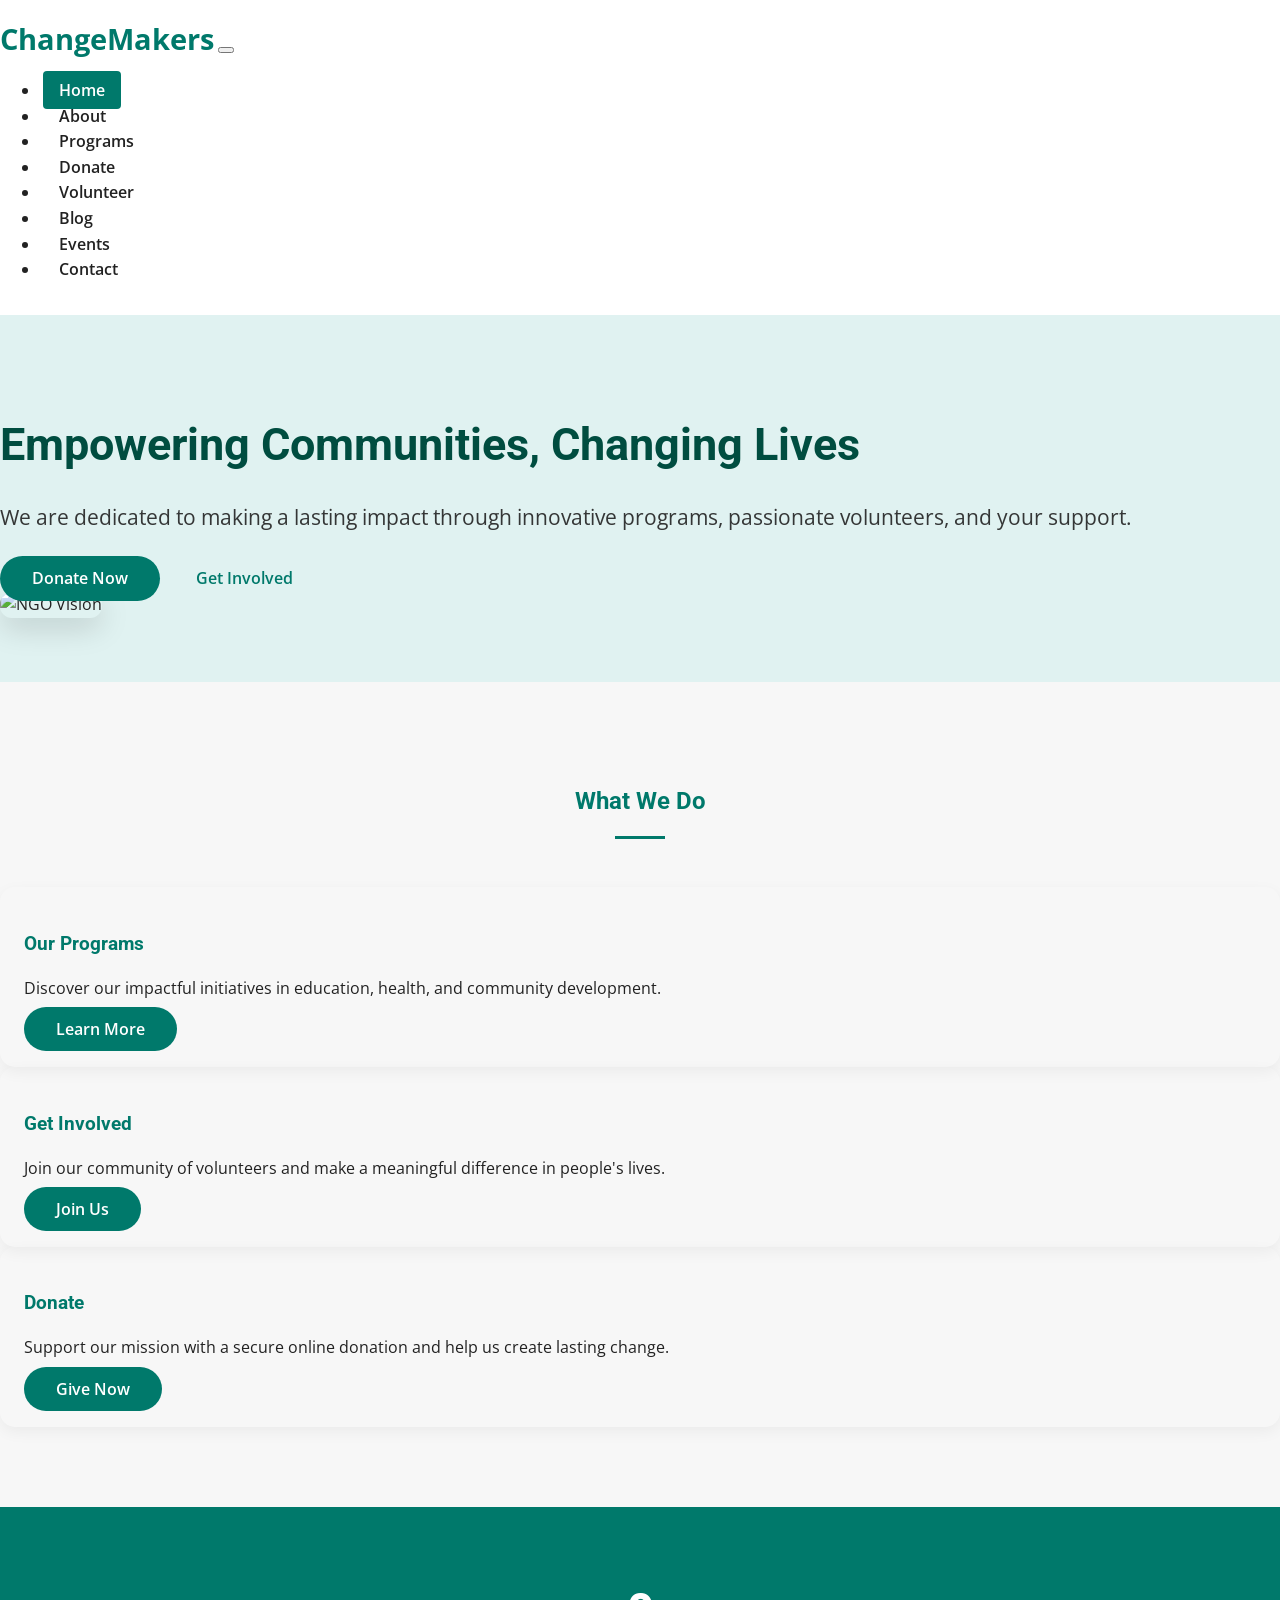
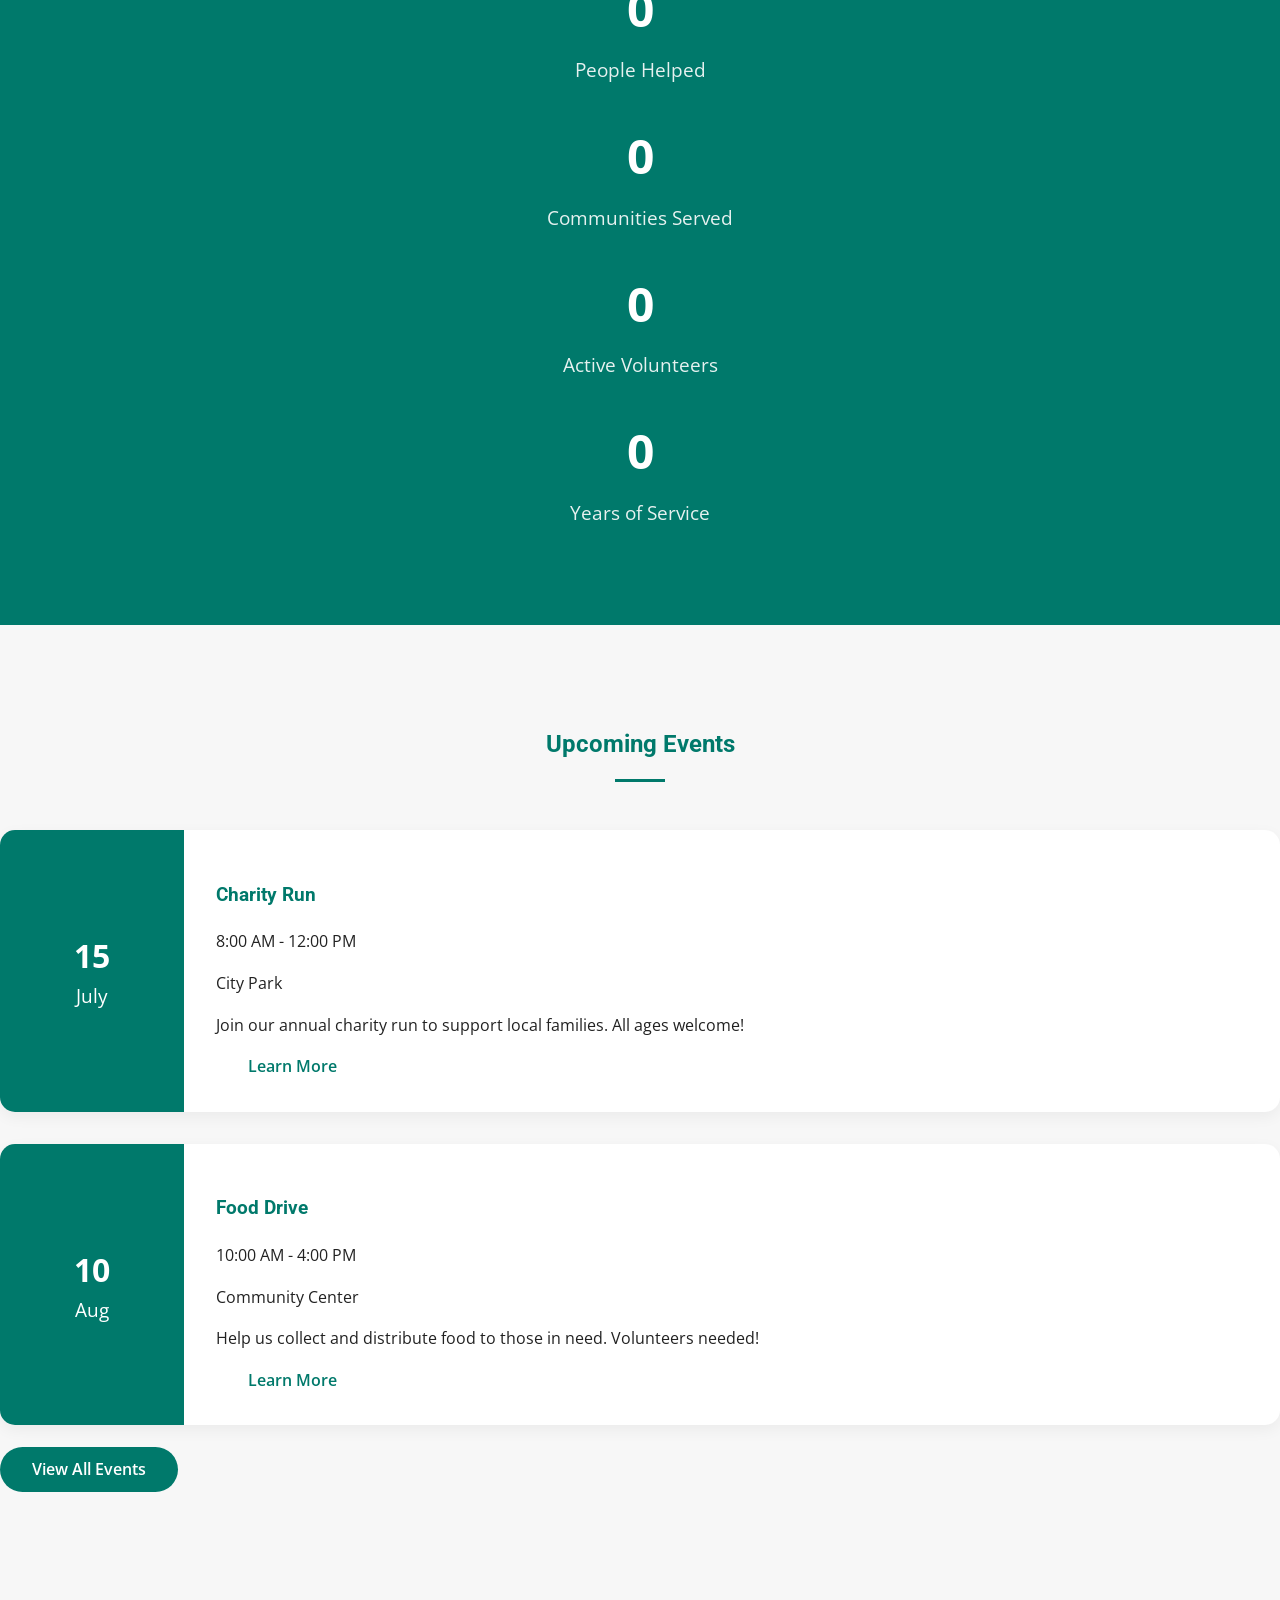
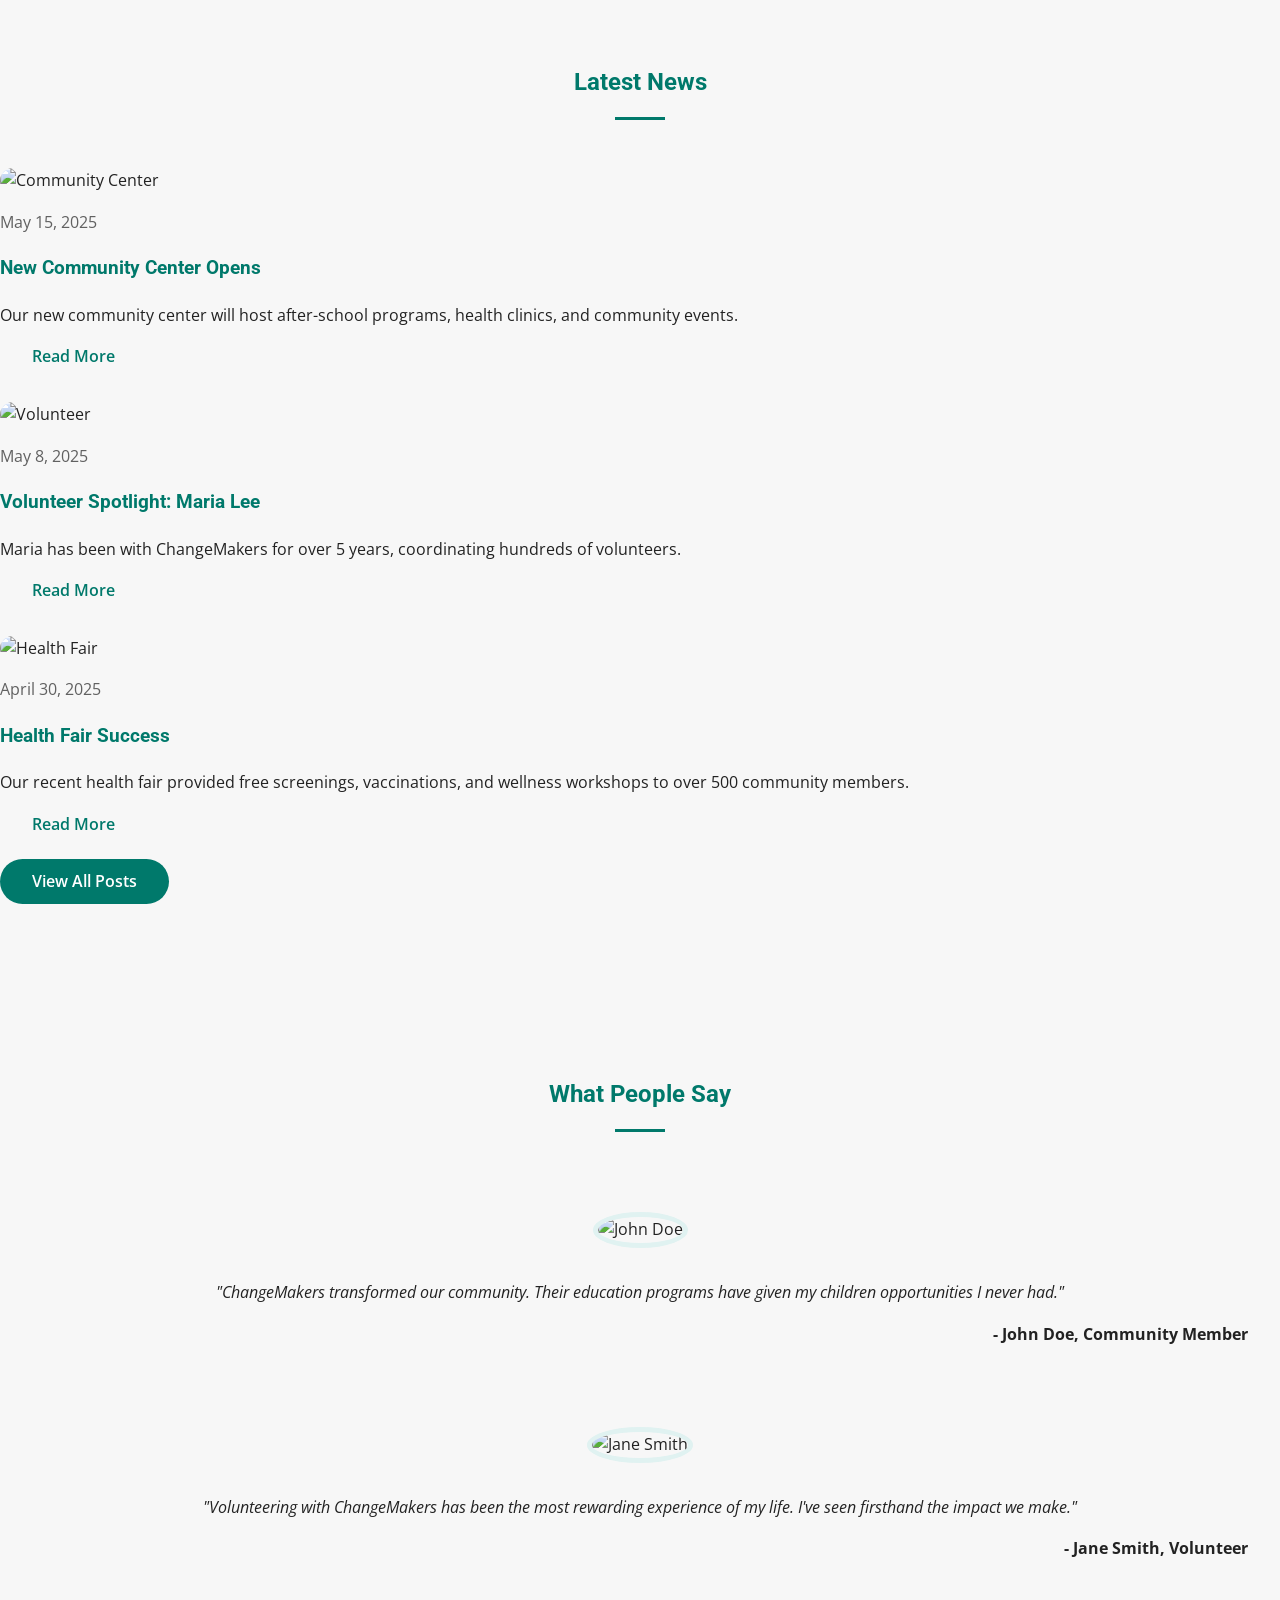
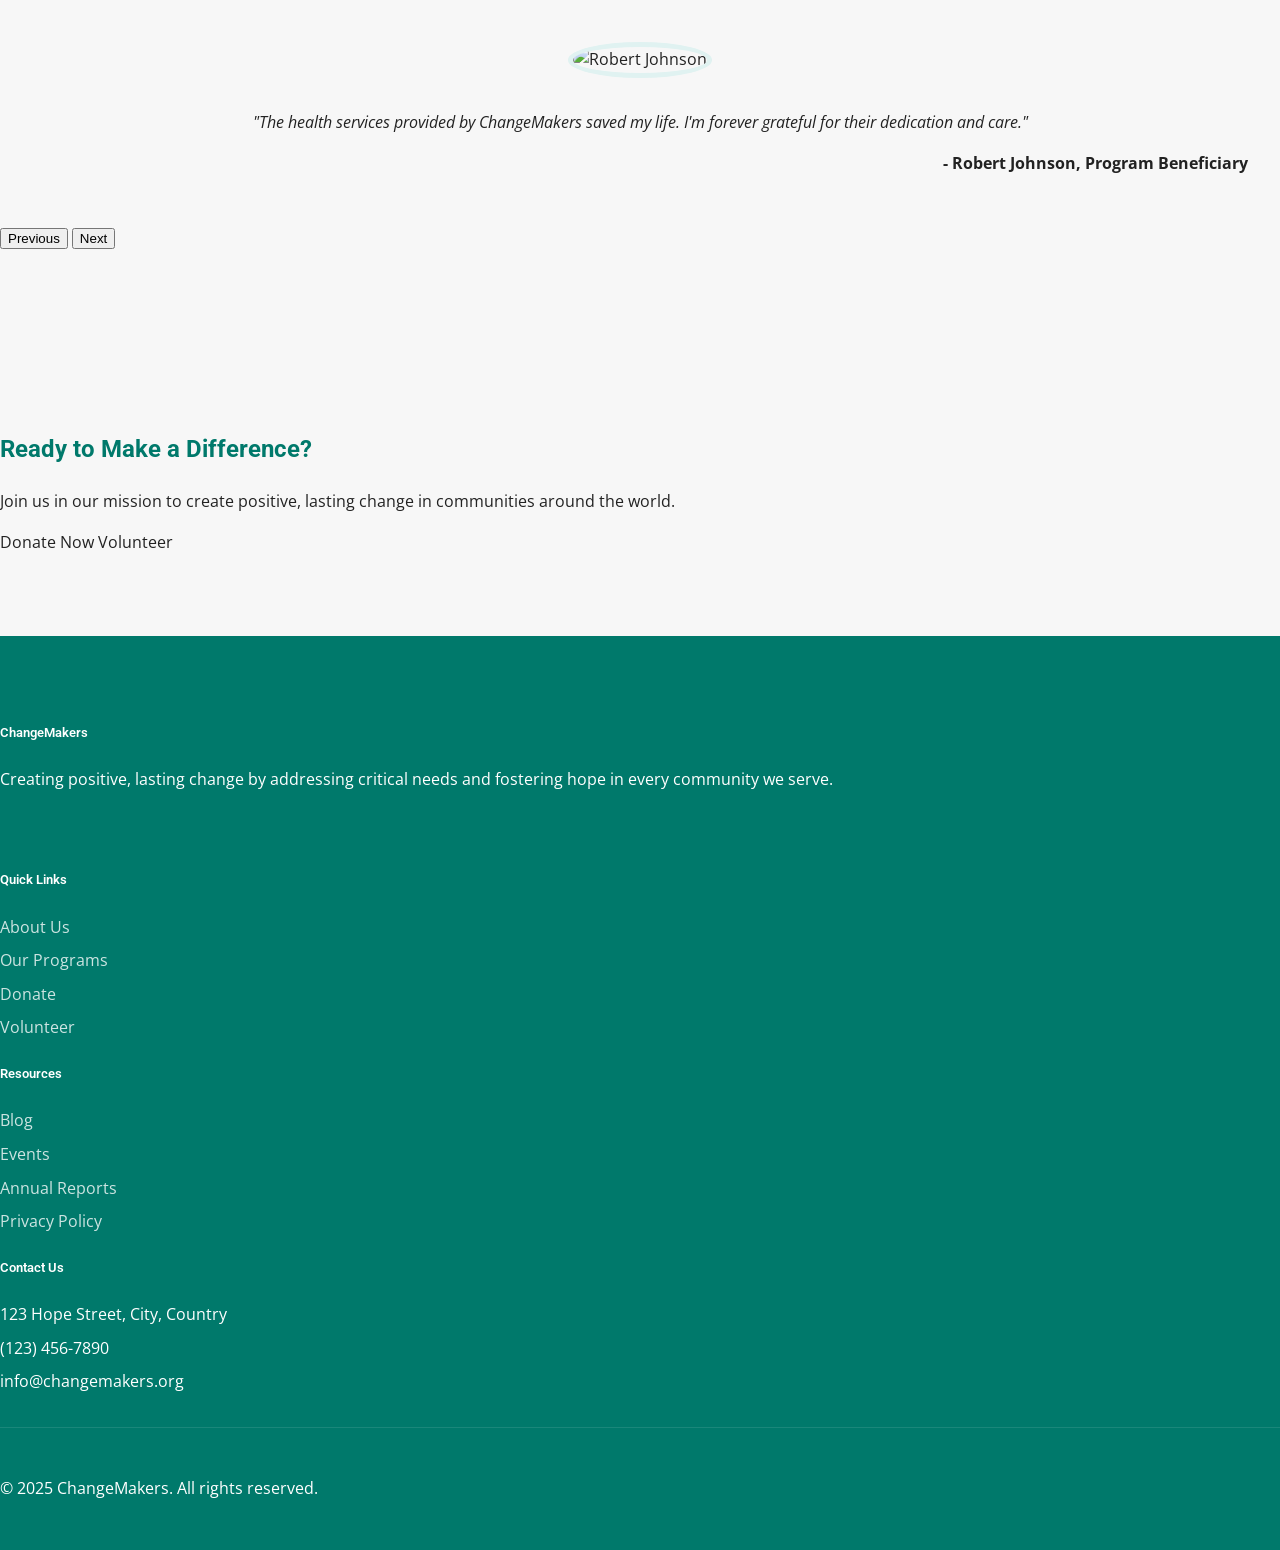
==== index.html @ fce8acdf "Add files via upload" ====
<!DOCTYPE html>
<html lang="en">
<head>
<meta charset="UTF-8">
<meta name="viewport" content="width=device-width,initial-scale=1.0">
<meta name="description" content="ChangeMakers is a non-profit organization dedicated to empowering communities and changing lives through innovative programs, passionate volunteers, and your support.">
<title>NGO Home | ChangeMakers</title>
<!-- Bootstrap CSS -->
<link rel="stylesheet" href="bootstrap-dist/css/bootstrap.min.css">
<!-- Font Awesome -->
<link rel="stylesheet" href="fontawesome-pro/css/all.min.css">
<!-- Animate on Scroll -->
<link rel="stylesheet" href="animate-on-scroll/dist/aos.css">
<!-- Custom CSS -->
<link rel="stylesheet" href="css/enhanced-style.css">
</head>
<body>
<!-- Navigation -->
<header>
<nav class="navbar navbar-expand-lg custom-navbar sticky-top">
  <div class="container">
    <a class="navbar-brand" href="index.html">ChangeMakers</a>
    <button class="navbar-toggler" type="button" data-bs-toggle="collapse" data-bs-target="#navbarNav" aria-controls="navbarNav" aria-expanded="false" aria-label="Toggle navigation">
      <span class="navbar-toggler-icon"></span>
    </button>
    <div class="collapse navbar-collapse" id="navbarNav">
      <ul class="navbar-nav ms-auto">
        <li class="nav-item">
          <a class="nav-link active" aria-current="page" href="index.html">Home</a>
        </li>
        <li class="nav-item">
          <a class="nav-link" href="about.html">About</a>
        </li>
        <li class="nav-item">
          <a class="nav-link" href="programs.html">Programs</a>
        </li>
        <li class="nav-item">
          <a class="nav-link" href="donate.html">Donate</a>
        </li>
        <li class="nav-item">
          <a class="nav-link" href="volunteer.html">Volunteer</a>
        </li>
        <li class="nav-item">
          <a class="nav-link" href="blog.html">Blog</a>
        </li>
        <li class="nav-item">
          <a class="nav-link" href="events.html">Events</a>
        </li>
        <li class="nav-item">
          <a class="nav-link" href="contact.html">Contact</a>
        </li>
      </ul>
    </div>
  </div>
</nav>

<!-- Hero Section -->
<div class="hero-section">
  <div class="container">
    <div class="row align-items-center">
      <div class="col-lg-6" data-aos="fade-right" data-aos-delay="100">
        <div class="hero-content">
          <h1 class="hero-title">Empowering Communities, Changing Lives</h1>
          <p class="hero-subtitle">We are dedicated to making a lasting impact through innovative programs, passionate volunteers, and your support.</p>
          <div class="d-flex gap-3">
            <a href="donate.html" class="btn btn-primary-custom"><i class="fas fa-heart me-2"></i>Donate Now</a>
            <a href="volunteer.html" class="btn btn-outline-custom"><i class="fas fa-hands-helping me-2"></i>Get Involved</a>
          </div>
        </div>
      </div>
      <div class="col-lg-6" data-aos="fade-left" data-aos-delay="200">
        <img src="img/ngo ideapng" alt="NGO Vision" class="img-fluid hero-image">
      </div>
    </div>
  </div>
</div>
</header>
<main>
<!-- What We Do Section -->
<section class="section bg-light">
  <div class="container">
    <h2 class="section-title" data-aos="fade-up">What We Do</h2>
    <div class="row">
      <div class="col-md-4 mb-4" data-aos="fade-up" data-aos-delay="100">
        <div class="custom-card text-center">
          <div class="card-body">
            <i class="fas fa-hands-helping card-icon"></i>
            <h3 class="card-title">Our Programs</h3>
            <p class="card-text">Discover our impactful initiatives in education, health, and community development.</p>
            <a href="programs.html" class="btn btn-primary-custom">Learn More</a>
          </div>
        </div>
      </div>
      <div class="col-md-4 mb-4" data-aos="fade-up" data-aos-delay="200">
        <div class="custom-card text-center">
          <div class="card-body">
            <i class="fas fa-users card-icon"></i>
            <h3 class="card-title">Get Involved</h3>
            <p class="card-text">Join our community of volunteers and make a meaningful difference in people's lives.</p>
            <a href="volunteer.html" class="btn btn-primary-custom">Join Us</a>
          </div>
        </div>
      </div>
      <div class="col-md-4 mb-4" data-aos="fade-up" data-aos-delay="300">
        <div class="custom-card text-center">
          <div class="card-body">
            <i class="fas fa-hand-holding-heart card-icon"></i>
            <h3 class="card-title">Donate</h3>
            <p class="card-text">Support our mission with a secure online donation and help us create lasting change.</p>
            <a href="donate.html" class="btn btn-primary-custom">Give Now</a>
          </div>
        </div>
      </div>
    </div>
  </div>
</section>

<!-- Impact Stats Section -->
<section class="stats-container">
  <div class="container">
    <div class="row">
      <div class="col-md-3 col-6">
        <div class="stat-item" data-aos="fade-up">
          <div class="stat-number counter" data-count="10000">0</div>
          <div class="stat-label">People Helped</div>
        </div>
      </div>
      <div class="col-md-3 col-6">
        <div class="stat-item" data-aos="fade-up" data-aos-delay="100">
          <div class="stat-number counter" data-count="50">0</div>
          <div class="stat-label">Communities Served</div>
        </div>
      </div>
      <div class="col-md-3 col-6">
        <div class="stat-item" data-aos="fade-up" data-aos-delay="200">
          <div class="stat-number counter" data-count="500">0</div>
          <div class="stat-label">Active Volunteers</div>
        </div>
      </div>
      <div class="col-md-3 col-6">
        <div class="stat-item" data-aos="fade-up" data-aos-delay="300">
          <div class="stat-number counter" data-count="25">0</div>
          <div class="stat-label">Years of Service</div>
        </div>
      </div>
    </div>
  </div>
</section>

<!-- Upcoming Events Section -->
<section class="section">
  <div class="container">
    <h2 class="section-title" data-aos="fade-up">Upcoming Events</h2>
    <div class="row">
      <div class="col-lg-6" data-aos="fade-up" data-aos-delay="100">
        <div class="event-card">
          <div class="event-date">
            <span class="day">15</span>
            <span class="month">July</span>
          </div>
          <div class="event-info">
            <h3>Charity Run</h3>
            <p><i class="far fa-clock me-2"></i>8:00 AM - 12:00 PM</p>
            <p><i class="fas fa-map-marker-alt me-2"></i>City Park</p>
            <p>Join our annual charity run to support local families. All ages welcome!</p>
            <a href="events.html" class="btn btn-outline-custom btn-sm">Learn More</a>
          </div>
        </div>
      </div>
      <div class="col-lg-6" data-aos="fade-up" data-aos-delay="200">
        <div class="event-card">
          <div class="event-date">
            <span class="day">10</span>
            <span class="month">Aug</span>
          </div>
          <div class="event-info">
            <h3>Food Drive</h3>
            <p><i class="far fa-clock me-2"></i>10:00 AM - 4:00 PM</p>
            <p><i class="fas fa-map-marker-alt me-2"></i>Community Center</p>
            <p>Help us collect and distribute food to those in need. Volunteers needed!</p>
            <a href="events.html" class="btn btn-outline-custom btn-sm">Learn More</a>
          </div>
        </div>
      </div>
    </div>
    <div class="text-center mt-4">
      <a href="events.html" class="btn btn-primary-custom">View All Events</a>
    </div>
  </div>
</section>

<!-- Latest News Section -->
<section class="section bg-light">
  <div class="container">
    <h2 class="section-title" data-aos="fade-up">Latest News</h2>
    <div class="row">
      <div class="col-lg-4 col-md-6 mb-4" data-aos="fade-up" data-aos-delay="100">
        <div class="blog-post">
          <img src="https://source.unsplash.com/random/600x400/?community" alt="Community Center" class="img-fluid">
          <div class="post-meta"><i class="far fa-calendar me-2"></i>May 15, 2025</div>
          <h3>New Community Center Opens</h3>
          <p>Our new community center will host after-school programs, health clinics, and community events.</p>
          <a href="blog.html" class="btn btn-outline-custom btn-sm">Read More</a>
        </div>
      </div>
      <div class="col-lg-4 col-md-6 mb-4" data-aos="fade-up" data-aos-delay="200">
        <div class="blog-post">
          <img src="https://source.unsplash.com/random/600x400/?volunteer" alt="Volunteer" class="img-fluid">
          <div class="post-meta"><i class="far fa-calendar me-2"></i>May 8, 2025</div>
          <h3>Volunteer Spotlight: Maria Lee</h3>
          <p>Maria has been with ChangeMakers for over 5 years, coordinating hundreds of volunteers.</p>
          <a href="blog.html" class="btn btn-outline-custom btn-sm">Read More</a>
        </div>
      </div>
      <div class="col-lg-4 col-md-6 mb-4" data-aos="fade-up" data-aos-delay="300">
        <div class="blog-post">
          <img src="https://source.unsplash.com/random/600x400/?health" alt="Health Fair" class="img-fluid">
          <div class="post-meta"><i class="far fa-calendar me-2"></i>April 30, 2025</div>
          <h3>Health Fair Success</h3>
          <p>Our recent health fair provided free screenings, vaccinations, and wellness workshops to over 500 community members.</p>
          <a href="blog.html" class="btn btn-outline-custom btn-sm">Read More</a>
        </div>
      </div>
    </div>
    <div class="text-center mt-4">
      <a href="blog.html" class="btn btn-primary-custom">View All Posts</a>
    </div>
  </div>
</section>

<!-- Testimonials Section -->
<section class="section">
  <div class="container">
    <h2 class="section-title" data-aos="fade-up">What People Say</h2>
    <div id="testimonialCarousel" class="carousel slide" data-bs-ride="carousel">
      <div class="carousel-inner">
        <div class="carousel-item active">
          <div class="testimonial" data-aos="fade-up">
            <img src="https://source.unsplash.com/random/150x150/?person" alt="John Doe" class="img-fluid">
            <p class="testimonial-text">"ChangeMakers transformed our community. Their education programs have given my children opportunities I never had."</p>
            <p class="testimonial-author">- John Doe, Community Member</p>
          </div>
        </div>
        <div class="carousel-item">
          <div class="testimonial" data-aos="fade-up">
            <img src="https://source.unsplash.com/random/150x150/?woman" alt="Jane Smith" class="img-fluid">
            <p class="testimonial-text">"Volunteering with ChangeMakers has been the most rewarding experience of my life. I've seen firsthand the impact we make."</p>
            <p class="testimonial-author">- Jane Smith, Volunteer</p>
          </div>
        </div>
        <div class="carousel-item">
          <div class="testimonial" data-aos="fade-up">
            <img src="https://source.unsplash.com/random/150x150/?man" alt="Robert Johnson" class="img-fluid">
            <p class="testimonial-text">"The health services provided by ChangeMakers saved my life. I'm forever grateful for their dedication and care."</p>
            <p class="testimonial-author">- Robert Johnson, Program Beneficiary</p>
          </div>
        </div>
      </div>
      <button class="carousel-control-prev" type="button" data-bs-target="#testimonialCarousel" data-bs-slide="prev">
        <span class="carousel-control-prev-icon" aria-hidden="true"></span>
        <span class="visually-hidden">Previous</span>
      </button>
      <button class="carousel-control-next" type="button" data-bs-target="#testimonialCarousel" data-bs-slide="next">
        <span class="carousel-control-next-icon" aria-hidden="true"></span>
        <span class="visually-hidden">Next</span>
      </button>
    </div>
  </div>
</section>

<!-- Call to Action Section -->
<section class="section bg-primary text-white text-center">
  <div class="container">
    <div class="row justify-content-center">
      <div class="col-lg-8" data-aos="fade-up">
        <h2>Ready to Make a Difference?</h2>
        <p class="lead mb-4">Join us in our mission to create positive, lasting change in communities around the world.</p>
        <div class="d-flex justify-content-center gap-3">
          <a href="donate.html" class="btn btn-light btn-lg"><i class="fas fa-heart me-2"></i>Donate Now</a>
          <a href="volunteer.html" class="btn btn-outline-light btn-lg"><i class="fas fa-hands-helping me-2"></i>Volunteer</a>
        </div>
      </div>
    </div>
  </div>
</section>
</main>
<!-- Footer -->
<footer class="footer">
  <div class="container">
    <div class="row">
      <div class="col-lg-3 col-md-6 mb-4 mb-lg-0">
        <h5>ChangeMakers</h5>
        <p>Creating positive, lasting change by addressing critical needs and fostering hope in every community we serve.</p>
        <div class="social-icons">
          <a href="#"><i class="fab fa-facebook"></i></a>
          <a href="#"><i class="fab fa-twitter"></i></a>
          <a href="#"><i class="fab fa-instagram"></i></a>
          <a href="#"><i class="fab fa-linkedin"></i></a>
        </div>
      </div>
      <div class="col-lg-3 col-md-6 mb-4 mb-lg-0">
        <h5>Quick Links</h5>
        <ul class="footer-links">
          <li><a href="about.html">About Us</a></li>
          <li><a href="programs.html">Our Programs</a></li>
          <li><a href="donate.html">Donate</a></li>
          <li><a href="volunteer.html">Volunteer</a></li>
        </ul>
      </div>
      <div class="col-lg-3 col-md-6 mb-4 mb-lg-0">
        <h5>Resources</h5>
        <ul class="footer-links">
          <li><a href="blog.html">Blog</a></li>
          <li><a href="events.html">Events</a></li>
          <li><a href="#">Annual Reports</a></li>
          <li><a href="#">Privacy Policy</a></li>
        </ul>
      </div>
      <div class="col-lg-3 col-md-6">
        <h5>Contact Us</h5>
        <ul class="footer-links">
          <li><i class="fas fa-map-marker-alt me-2"></i> 123 Hope Street, City, Country</li>
          <li><i class="fas fa-phone me-2"></i> (123) 456-7890</li>
          <li><i class="fas fa-envelope me-2"></i> info@changemakers.org</li>
        </ul>
      </div>
    </div>
    <div class="footer-bottom text-center">
      <p>&copy; 2025 ChangeMakers. All rights reserved.</p>
    </div>
  </div>
</footer>

<!-- Back to Top Button -->
<a href="#" class="back-to-top"><i class="fas fa-arrow-up"></i></a>

<!-- Bootstrap JS Bundle with Popper -->
<script src="bootstrap-dist/js/bootstrap.bundle.min.js"></script>
<!-- Animate on Scroll -->
<script src="animate-on-scroll/dist/aos.js"></script>
<!-- Alpine.js -->
<script src="alpine-js/packages/alpinejs/dist/cdn.min.js" defer></script>
<!-- Custom JavaScript -->
<script src="js/enhanced-main.js"></script>
</body>
</html>
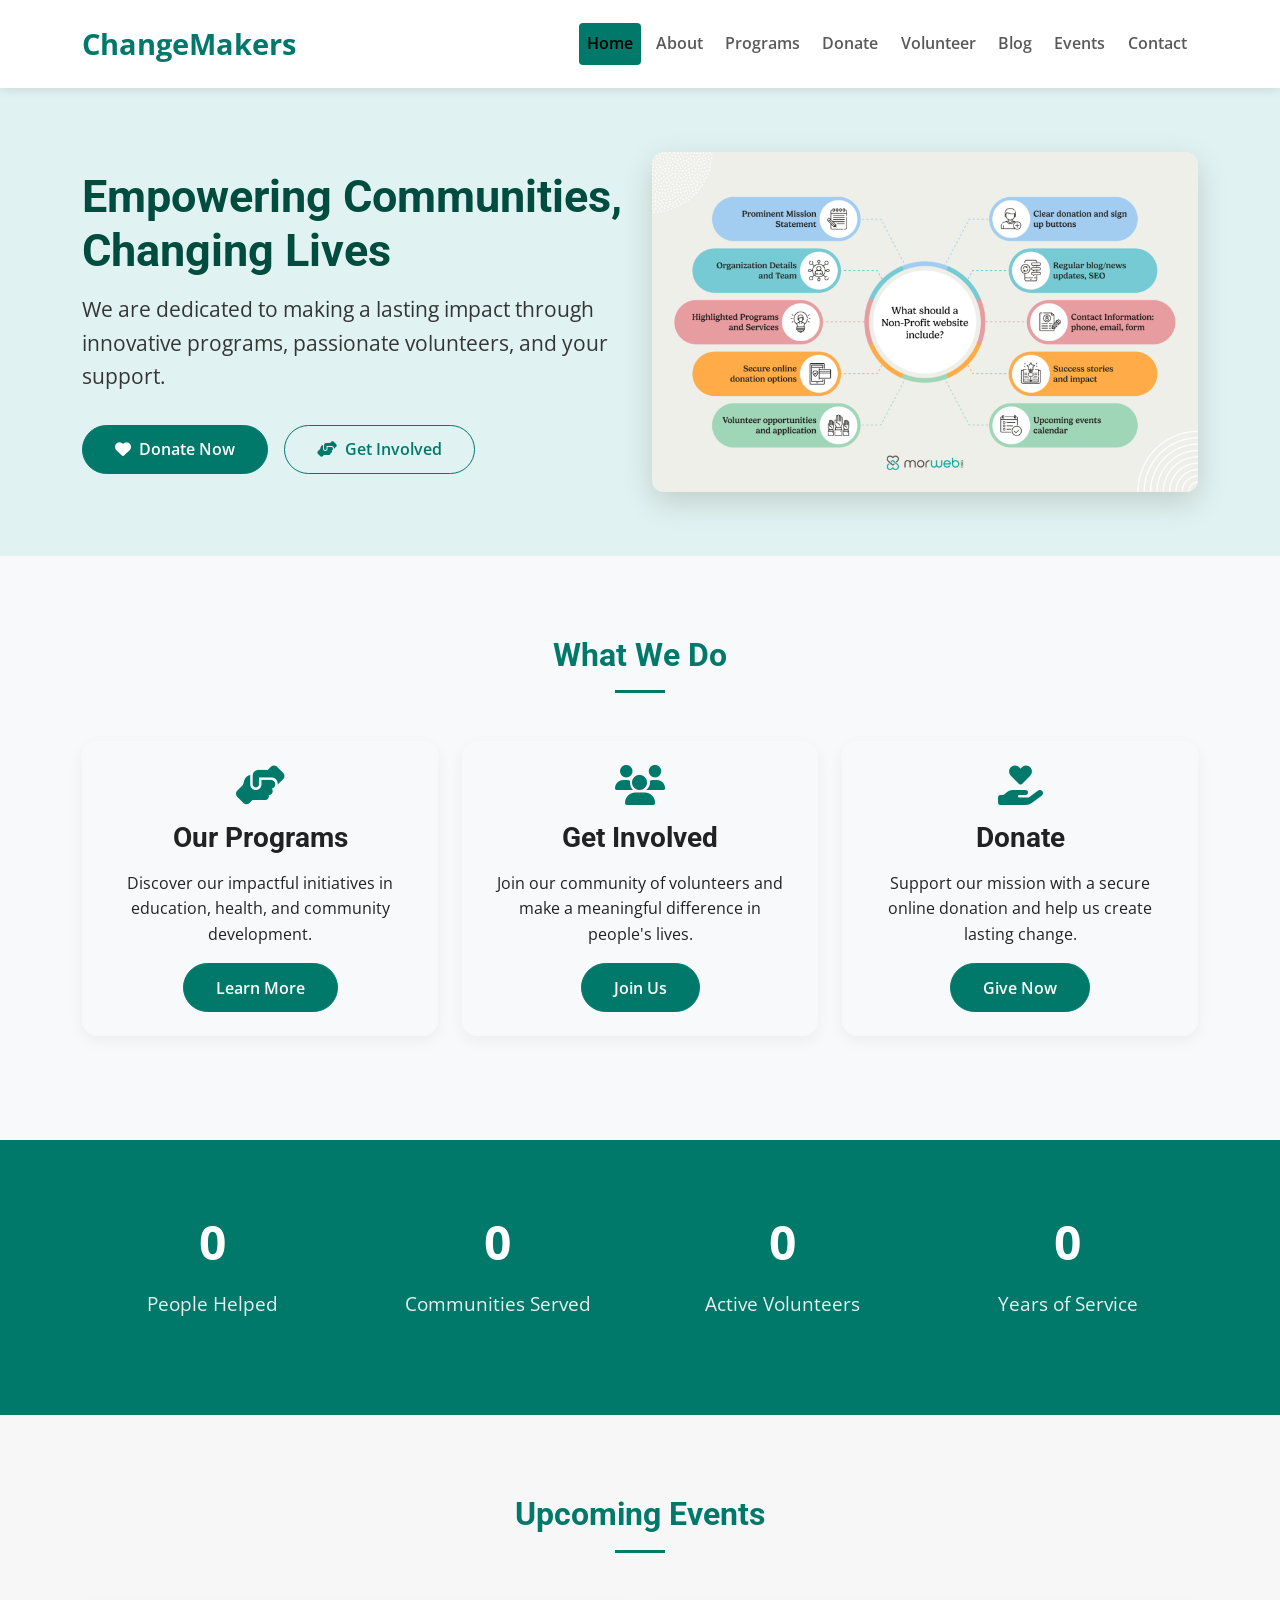
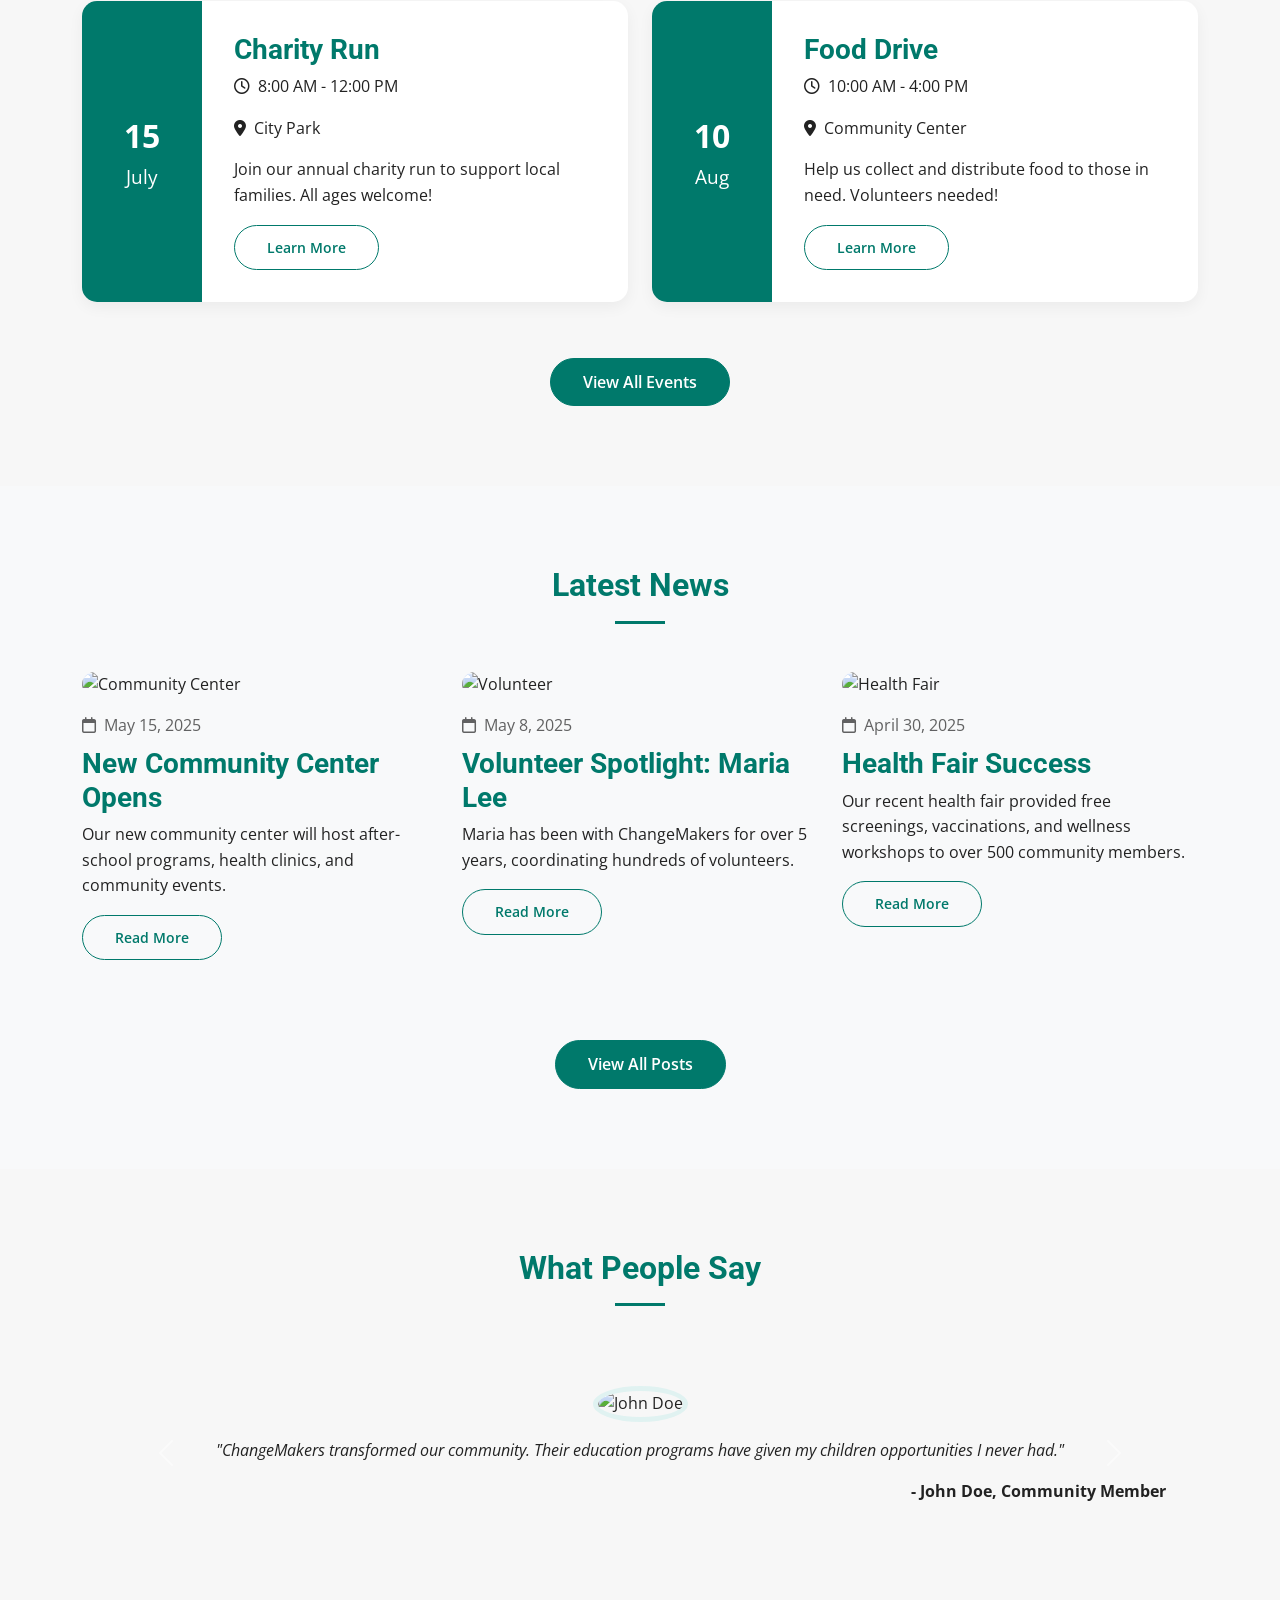
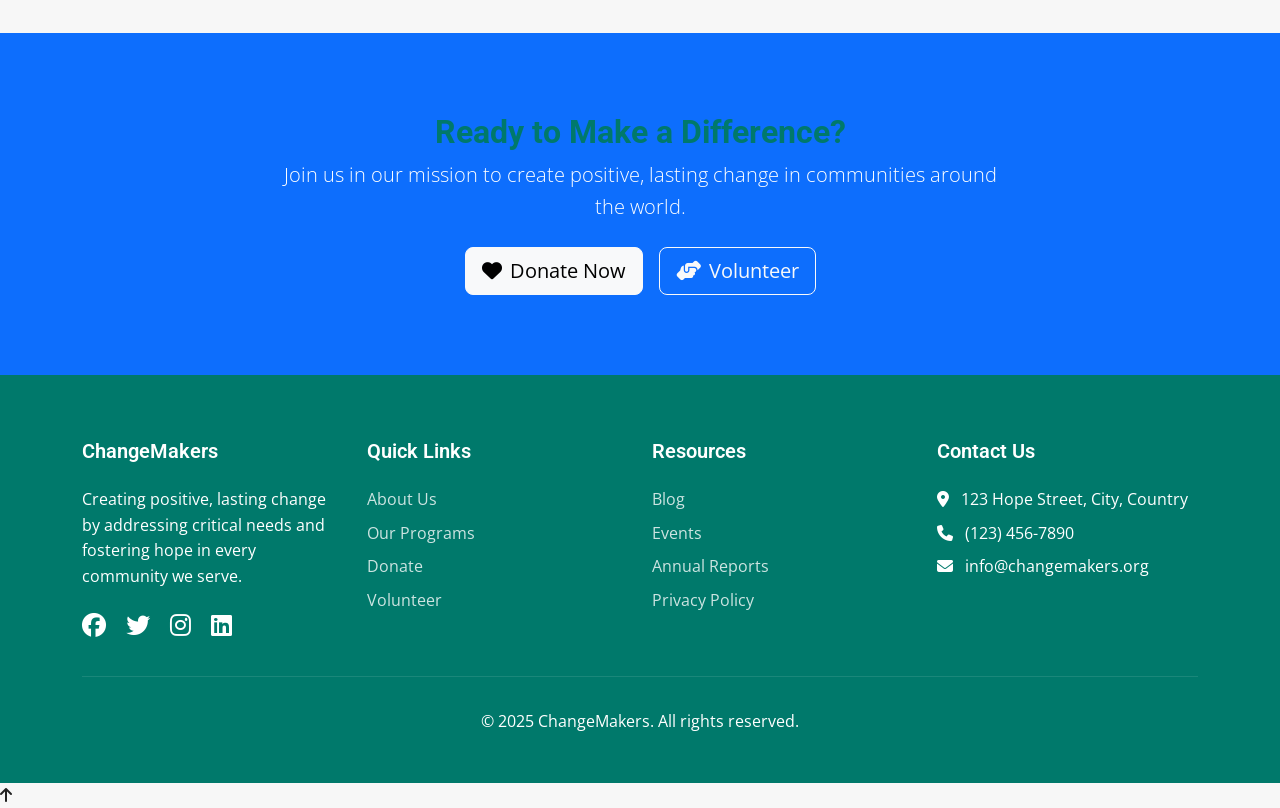
==== commit 53cfdc4b: "fix: replace local dependencies with CDNs + fix broken images - Bootstrap 5.3.3 → jsdelivr CDN - Fon" ====
--- a/index.html
+++ b/index.html
@@ -6,11 +6,11 @@
 <meta name="description" content="ChangeMakers is a non-profit organization dedicated to empowering communities and changing lives through innovative programs, passionate volunteers, and your support.">
 <title>NGO Home | ChangeMakers</title>
 <!-- Bootstrap CSS -->
-<link rel="stylesheet" href="bootstrap-dist/css/bootstrap.min.css">
+<link rel="stylesheet" href="https://cdn.jsdelivr.net/npm/bootstrap@5.3.3/dist/css/bootstrap.min.css">
 <!-- Font Awesome -->
-<link rel="stylesheet" href="fontawesome-pro/css/all.min.css">
+<link rel="stylesheet" href="https://cdnjs.cloudflare.com/ajax/libs/font-awesome/6.5.1/css/all.min.css">
 <!-- Animate on Scroll -->
-<link rel="stylesheet" href="animate-on-scroll/dist/aos.css">
+<link rel="stylesheet" href="https://cdnjs.cloudflare.com/ajax/libs/aos/2.3.4/aos.css">
 <!-- Custom CSS -->
 <link rel="stylesheet" href="css/enhanced-style.css">
 </head>
@@ -69,7 +69,7 @@
         </div>
       </div>
       <div class="col-lg-6" data-aos="fade-left" data-aos-delay="200">
-        <img src="img/ngo ideapng" alt="NGO Vision" class="img-fluid hero-image">
+        <img src="img/ngo%20idea.png" alt="NGO Vision" class="img-fluid hero-image">
       </div>
     </div>
   </div>
@@ -196,7 +196,7 @@
     <div class="row">
       <div class="col-lg-4 col-md-6 mb-4" data-aos="fade-up" data-aos-delay="100">
         <div class="blog-post">
-          <img src="https://source.unsplash.com/random/600x400/?community" alt="Community Center" class="img-fluid">
+          <img src="https://placehold.co/600x400/00796b/ffffff?text=Community" alt="Community Center" class="img-fluid">
           <div class="post-meta"><i class="far fa-calendar me-2"></i>May 15, 2025</div>
           <h3>New Community Center Opens</h3>
           <p>Our new community center will host after-school programs, health clinics, and community events.</p>
@@ -205,7 +205,7 @@
       </div>
       <div class="col-lg-4 col-md-6 mb-4" data-aos="fade-up" data-aos-delay="200">
         <div class="blog-post">
-          <img src="https://source.unsplash.com/random/600x400/?volunteer" alt="Volunteer" class="img-fluid">
+          <img src="https://placehold.co/600x400/00796b/ffffff?text=Volunteers" alt="Volunteer" class="img-fluid">
           <div class="post-meta"><i class="far fa-calendar me-2"></i>May 8, 2025</div>
           <h3>Volunteer Spotlight: Maria Lee</h3>
           <p>Maria has been with ChangeMakers for over 5 years, coordinating hundreds of volunteers.</p>
@@ -214,7 +214,7 @@
       </div>
       <div class="col-lg-4 col-md-6 mb-4" data-aos="fade-up" data-aos-delay="300">
         <div class="blog-post">
-          <img src="https://source.unsplash.com/random/600x400/?health" alt="Health Fair" class="img-fluid">
+          <img src="https://placehold.co/600x400/00796b/ffffff?text=Placeholder" alt="Health Fair" class="img-fluid">
           <div class="post-meta"><i class="far fa-calendar me-2"></i>April 30, 2025</div>
           <h3>Health Fair Success</h3>
           <p>Our recent health fair provided free screenings, vaccinations, and wellness workshops to over 500 community members.</p>
@@ -236,21 +236,21 @@
       <div class="carousel-inner">
         <div class="carousel-item active">
           <div class="testimonial" data-aos="fade-up">
-            <img src="https://source.unsplash.com/random/150x150/?person" alt="John Doe" class="img-fluid">
+            <img src="https://placehold.co/150x150/00796b/ffffff?text=Placeholder" alt="John Doe" class="img-fluid">
             <p class="testimonial-text">"ChangeMakers transformed our community. Their education programs have given my children opportunities I never had."</p>
             <p class="testimonial-author">- John Doe, Community Member</p>
           </div>
         </div>
         <div class="carousel-item">
           <div class="testimonial" data-aos="fade-up">
-            <img src="https://source.unsplash.com/random/150x150/?woman" alt="Jane Smith" class="img-fluid">
+            <img src="https://placehold.co/150x150/00796b/ffffff?text=Placeholder" alt="Jane Smith" class="img-fluid">
             <p class="testimonial-text">"Volunteering with ChangeMakers has been the most rewarding experience of my life. I've seen firsthand the impact we make."</p>
             <p class="testimonial-author">- Jane Smith, Volunteer</p>
           </div>
         </div>
         <div class="carousel-item">
           <div class="testimonial" data-aos="fade-up">
-            <img src="https://source.unsplash.com/random/150x150/?man" alt="Robert Johnson" class="img-fluid">
+            <img src="https://placehold.co/150x150/00796b/ffffff?text=Placeholder" alt="Robert Johnson" class="img-fluid">
             <p class="testimonial-text">"The health services provided by ChangeMakers saved my life. I'm forever grateful for their dedication and care."</p>
             <p class="testimonial-author">- Robert Johnson, Program Beneficiary</p>
           </div>
@@ -335,11 +335,11 @@
 <a href="#" class="back-to-top"><i class="fas fa-arrow-up"></i></a>
 
 <!-- Bootstrap JS Bundle with Popper -->
-<script src="bootstrap-dist/js/bootstrap.bundle.min.js"></script>
+<script src="https://cdn.jsdelivr.net/npm/bootstrap@5.3.3/dist/js/bootstrap.bundle.min.js"></script>
 <!-- Animate on Scroll -->
-<script src="animate-on-scroll/dist/aos.js"></script>
+<script src="https://cdnjs.cloudflare.com/ajax/libs/aos/2.3.4/aos.js"></script>
 <!-- Alpine.js -->
-<script src="alpine-js/packages/alpinejs/dist/cdn.min.js" defer></script>
+<script src="https://cdn.jsdelivr.net/npm/alpinejs@3.13.5/dist/cdn.min.js" defer></script>
 <!-- Custom JavaScript -->
 <script src="js/enhanced-main.js"></script>
 </body>
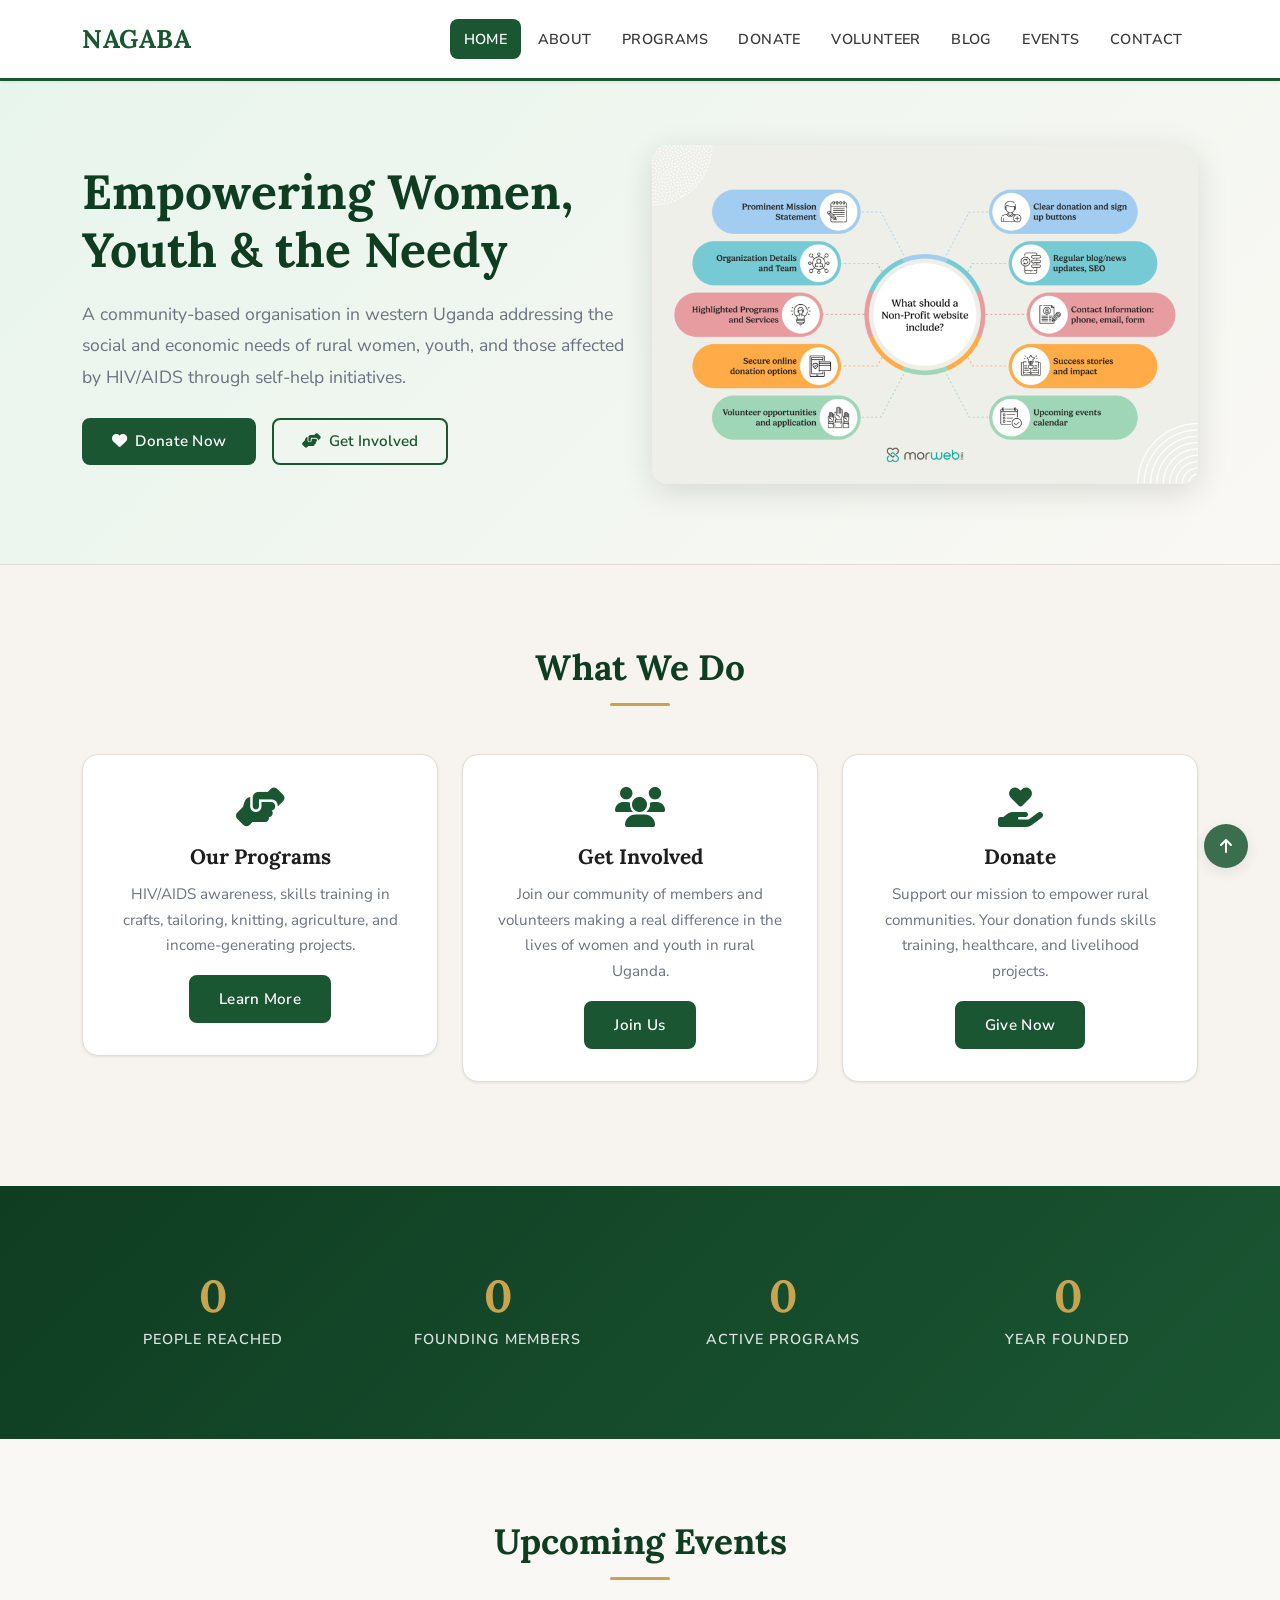
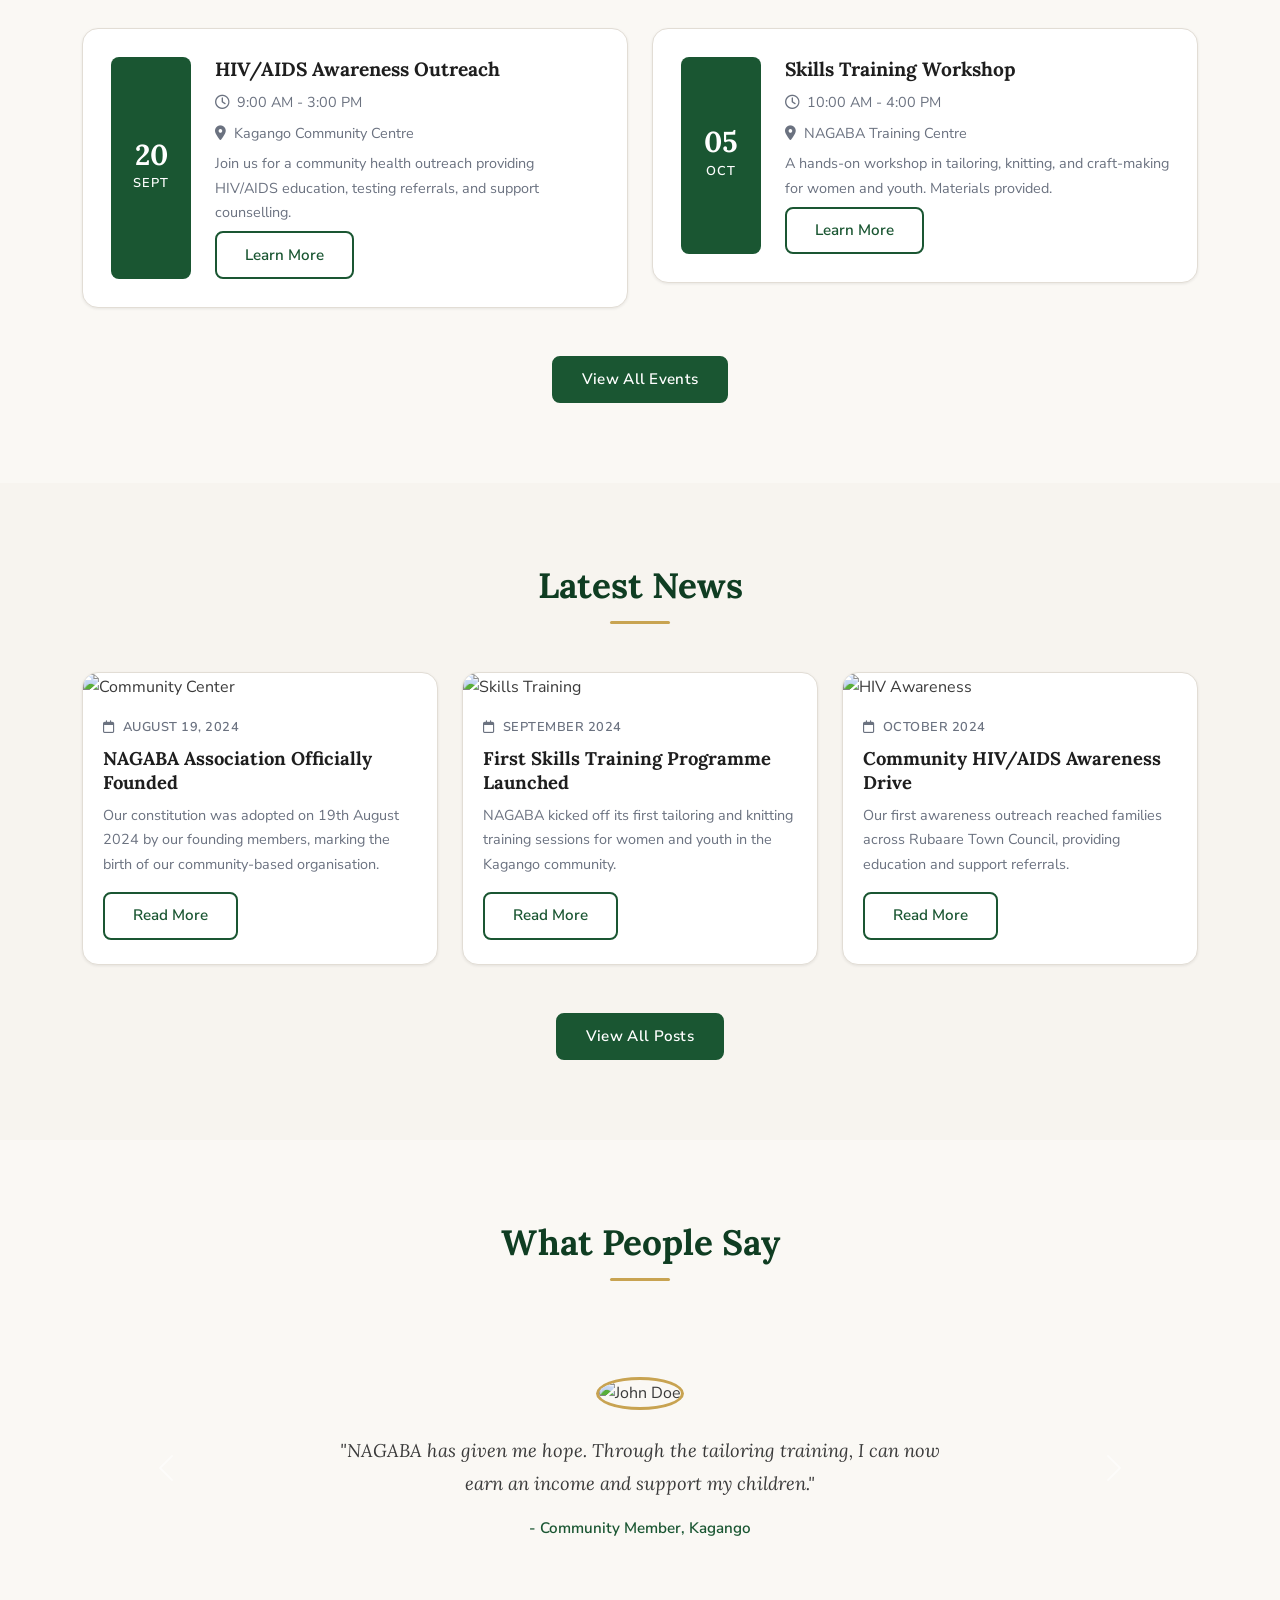
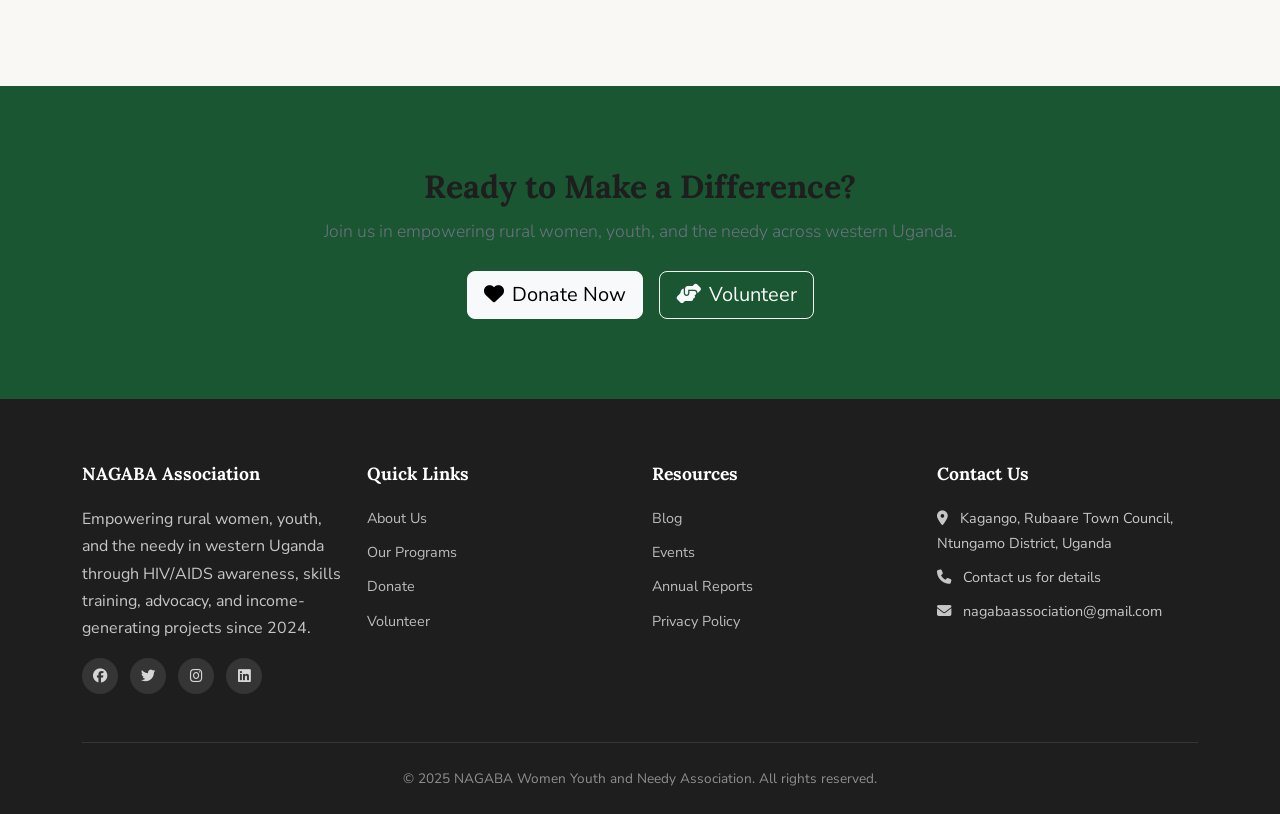
==== commit bbc7ffc5: "feat: complete NAGABA website rebuild with real organisation data - Full CSS redesign: Lora + Nunito" ====
--- a/index.html
+++ b/index.html
@@ -3,8 +3,8 @@
 <head>
 <meta charset="UTF-8">
 <meta name="viewport" content="width=device-width,initial-scale=1.0">
-<meta name="description" content="ChangeMakers is a non-profit organization dedicated to empowering communities and changing lives through innovative programs, passionate volunteers, and your support.">
-<title>NGO Home | ChangeMakers</title>
+<meta name="description" content="NAGABA Women Youth and Needy Association — a community-based organisation in western Uganda empowering rural women, youth, and the needy through HIV/AIDS awareness, skills training, and income-generating projects.">
+<title>Home | NAGABA Women Youth and Needy Association</title>
 <!-- Bootstrap CSS -->
 <link rel="stylesheet" href="https://cdn.jsdelivr.net/npm/bootstrap@5.3.3/dist/css/bootstrap.min.css">
 <!-- Font Awesome -->
@@ -19,7 +19,7 @@
 <header>
 <nav class="navbar navbar-expand-lg custom-navbar sticky-top">
   <div class="container">
-    <a class="navbar-brand" href="index.html">ChangeMakers</a>
+    <a class="navbar-brand" href="index.html">NAGABA</a>
     <button class="navbar-toggler" type="button" data-bs-toggle="collapse" data-bs-target="#navbarNav" aria-controls="navbarNav" aria-expanded="false" aria-label="Toggle navigation">
       <span class="navbar-toggler-icon"></span>
     </button>
@@ -60,8 +60,8 @@
     <div class="row align-items-center">
       <div class="col-lg-6" data-aos="fade-right" data-aos-delay="100">
         <div class="hero-content">
-          <h1 class="hero-title">Empowering Communities, Changing Lives</h1>
-          <p class="hero-subtitle">We are dedicated to making a lasting impact through innovative programs, passionate volunteers, and your support.</p>
+          <h1 class="hero-title">Empowering Women, Youth &amp; the Needy</h1>
+          <p class="hero-subtitle">A community-based organisation in western Uganda addressing the social and economic needs of rural women, youth, and those affected by HIV/AIDS through self-help initiatives.</p>
           <div class="d-flex gap-3">
             <a href="donate.html" class="btn btn-primary-custom"><i class="fas fa-heart me-2"></i>Donate Now</a>
             <a href="volunteer.html" class="btn btn-outline-custom"><i class="fas fa-hands-helping me-2"></i>Get Involved</a>
@@ -86,7 +86,7 @@
           <div class="card-body">
             <i class="fas fa-hands-helping card-icon"></i>
             <h3 class="card-title">Our Programs</h3>
-            <p class="card-text">Discover our impactful initiatives in education, health, and community development.</p>
+            <p class="card-text">HIV/AIDS awareness, skills training in crafts, tailoring, knitting, agriculture, and income-generating projects.</p>
             <a href="programs.html" class="btn btn-primary-custom">Learn More</a>
           </div>
         </div>
@@ -96,7 +96,7 @@
           <div class="card-body">
             <i class="fas fa-users card-icon"></i>
             <h3 class="card-title">Get Involved</h3>
-            <p class="card-text">Join our community of volunteers and make a meaningful difference in people's lives.</p>
+            <p class="card-text">Join our community of members and volunteers making a real difference in the lives of women and youth in rural Uganda.</p>
             <a href="volunteer.html" class="btn btn-primary-custom">Join Us</a>
           </div>
         </div>
@@ -106,7 +106,7 @@
           <div class="card-body">
             <i class="fas fa-hand-holding-heart card-icon"></i>
             <h3 class="card-title">Donate</h3>
-            <p class="card-text">Support our mission with a secure online donation and help us create lasting change.</p>
+            <p class="card-text">Support our mission to empower rural communities. Your donation funds skills training, healthcare, and livelihood projects.</p>
             <a href="donate.html" class="btn btn-primary-custom">Give Now</a>
           </div>
         </div>
@@ -121,26 +121,26 @@
     <div class="row">
       <div class="col-md-3 col-6">
         <div class="stat-item" data-aos="fade-up">
-          <div class="stat-number counter" data-count="10000">0</div>
-          <div class="stat-label">People Helped</div>
+          <div class="stat-number counter" data-count="200">0</div>
+          <div class="stat-label">People Reached</div>
         </div>
       </div>
       <div class="col-md-3 col-6">
         <div class="stat-item" data-aos="fade-up" data-aos-delay="100">
-          <div class="stat-number counter" data-count="50">0</div>
-          <div class="stat-label">Communities Served</div>
+          <div class="stat-number counter" data-count="8">0</div>
+          <div class="stat-label">Founding Members</div>
         </div>
       </div>
       <div class="col-md-3 col-6">
         <div class="stat-item" data-aos="fade-up" data-aos-delay="200">
-          <div class="stat-number counter" data-count="500">0</div>
-          <div class="stat-label">Active Volunteers</div>
+          <div class="stat-number counter" data-count="7">0</div>
+          <div class="stat-label">Active Programs</div>
         </div>
       </div>
       <div class="col-md-3 col-6">
         <div class="stat-item" data-aos="fade-up" data-aos-delay="300">
-          <div class="stat-number counter" data-count="25">0</div>
-          <div class="stat-label">Years of Service</div>
+          <div class="stat-number counter" data-count="2024">0</div>
+          <div class="stat-label">Year Founded</div>
         </div>
       </div>
     </div>
@@ -155,14 +155,14 @@
       <div class="col-lg-6" data-aos="fade-up" data-aos-delay="100">
         <div class="event-card">
           <div class="event-date">
-            <span class="day">15</span>
-            <span class="month">July</span>
+            <span class="day">20</span>
+            <span class="month">Sept</span>
           </div>
           <div class="event-info">
-            <h3>Charity Run</h3>
-            <p><i class="far fa-clock me-2"></i>8:00 AM - 12:00 PM</p>
-            <p><i class="fas fa-map-marker-alt me-2"></i>City Park</p>
-            <p>Join our annual charity run to support local families. All ages welcome!</p>
+            <h3>HIV/AIDS Awareness Outreach</h3>
+            <p><i class="far fa-clock me-2"></i>9:00 AM - 3:00 PM</p>
+            <p><i class="fas fa-map-marker-alt me-2"></i>Kagango Community Centre</p>
+            <p>Join us for a community health outreach providing HIV/AIDS education, testing referrals, and support counselling.</p>
             <a href="events.html" class="btn btn-outline-custom btn-sm">Learn More</a>
           </div>
         </div>
@@ -170,14 +170,14 @@
       <div class="col-lg-6" data-aos="fade-up" data-aos-delay="200">
         <div class="event-card">
           <div class="event-date">
-            <span class="day">10</span>
-            <span class="month">Aug</span>
+            <span class="day">05</span>
+            <span class="month">Oct</span>
           </div>
           <div class="event-info">
-            <h3>Food Drive</h3>
+            <h3>Skills Training Workshop</h3>
             <p><i class="far fa-clock me-2"></i>10:00 AM - 4:00 PM</p>
-            <p><i class="fas fa-map-marker-alt me-2"></i>Community Center</p>
-            <p>Help us collect and distribute food to those in need. Volunteers needed!</p>
+            <p><i class="fas fa-map-marker-alt me-2"></i>NAGABA Training Centre</p>
+            <p>A hands-on workshop in tailoring, knitting, and craft-making for women and youth. Materials provided.</p>
             <a href="events.html" class="btn btn-outline-custom btn-sm">Learn More</a>
           </div>
         </div>
@@ -196,28 +196,28 @@
     <div class="row">
       <div class="col-lg-4 col-md-6 mb-4" data-aos="fade-up" data-aos-delay="100">
         <div class="blog-post">
-          <img src="https://placehold.co/600x400/00796b/ffffff?text=Community" alt="Community Center" class="img-fluid">
-          <div class="post-meta"><i class="far fa-calendar me-2"></i>May 15, 2025</div>
-          <h3>New Community Center Opens</h3>
-          <p>Our new community center will host after-school programs, health clinics, and community events.</p>
+          <img src="https://placehold.co/600x400/1a5632/ffffff?text=Community" alt="Community Center" class="img-fluid">
+          <div class="post-meta"><i class="far fa-calendar me-2"></i>August 19, 2024</div>
+          <h3>NAGABA Association Officially Founded</h3>
+          <p>Our constitution was adopted on 19th August 2024 by our founding members, marking the birth of our community-based organisation.</p>
           <a href="blog.html" class="btn btn-outline-custom btn-sm">Read More</a>
         </div>
       </div>
       <div class="col-lg-4 col-md-6 mb-4" data-aos="fade-up" data-aos-delay="200">
         <div class="blog-post">
-          <img src="https://placehold.co/600x400/00796b/ffffff?text=Volunteers" alt="Volunteer" class="img-fluid">
-          <div class="post-meta"><i class="far fa-calendar me-2"></i>May 8, 2025</div>
-          <h3>Volunteer Spotlight: Maria Lee</h3>
-          <p>Maria has been with ChangeMakers for over 5 years, coordinating hundreds of volunteers.</p>
+          <img src="https://placehold.co/600x400/1a5632/ffffff?text=Volunteers" alt="Skills Training" class="img-fluid">
+          <div class="post-meta"><i class="far fa-calendar me-2"></i>September 2024</div>
+          <h3>First Skills Training Programme Launched</h3>
+          <p>NAGABA kicked off its first tailoring and knitting training sessions for women and youth in the Kagango community.</p>
           <a href="blog.html" class="btn btn-outline-custom btn-sm">Read More</a>
         </div>
       </div>
       <div class="col-lg-4 col-md-6 mb-4" data-aos="fade-up" data-aos-delay="300">
         <div class="blog-post">
-          <img src="https://placehold.co/600x400/00796b/ffffff?text=Placeholder" alt="Health Fair" class="img-fluid">
-          <div class="post-meta"><i class="far fa-calendar me-2"></i>April 30, 2025</div>
-          <h3>Health Fair Success</h3>
-          <p>Our recent health fair provided free screenings, vaccinations, and wellness workshops to over 500 community members.</p>
+          <img src="https://placehold.co/600x400/1a5632/ffffff?text=Placeholder" alt="HIV Awareness" class="img-fluid">
+          <div class="post-meta"><i class="far fa-calendar me-2"></i>October 2024</div>
+          <h3>Community HIV/AIDS Awareness Drive</h3>
+          <p>Our first awareness outreach reached families across Rubaare Town Council, providing education and support referrals.</p>
           <a href="blog.html" class="btn btn-outline-custom btn-sm">Read More</a>
         </div>
       </div>
@@ -236,23 +236,23 @@
       <div class="carousel-inner">
         <div class="carousel-item active">
           <div class="testimonial" data-aos="fade-up">
-            <img src="https://placehold.co/150x150/00796b/ffffff?text=Placeholder" alt="John Doe" class="img-fluid">
-            <p class="testimonial-text">"ChangeMakers transformed our community. Their education programs have given my children opportunities I never had."</p>
-            <p class="testimonial-author">- John Doe, Community Member</p>
+            <img src="https://placehold.co/150x150/1a5632/ffffff?text=Placeholder" alt="John Doe" class="img-fluid">
+            <p class="testimonial-text">"NAGABA has given me hope. Through the tailoring training, I can now earn an income and support my children."</p>
+            <p class="testimonial-author">- Community Member, Kagango</p>
           </div>
         </div>
         <div class="carousel-item">
           <div class="testimonial" data-aos="fade-up">
-            <img src="https://placehold.co/150x150/00796b/ffffff?text=Placeholder" alt="Jane Smith" class="img-fluid">
-            <p class="testimonial-text">"Volunteering with ChangeMakers has been the most rewarding experience of my life. I've seen firsthand the impact we make."</p>
-            <p class="testimonial-author">- Jane Smith, Volunteer</p>
+            <img src="https://placehold.co/150x150/1a5632/ffffff?text=Placeholder" alt="Member" class="img-fluid">
+            <p class="testimonial-text">"The HIV/AIDS awareness sessions opened my eyes. I now understand how to protect myself and my family."</p>
+            <p class="testimonial-author">- Youth Participant, Rubaare</p>
           </div>
         </div>
         <div class="carousel-item">
           <div class="testimonial" data-aos="fade-up">
-            <img src="https://placehold.co/150x150/00796b/ffffff?text=Placeholder" alt="Robert Johnson" class="img-fluid">
-            <p class="testimonial-text">"The health services provided by ChangeMakers saved my life. I'm forever grateful for their dedication and care."</p>
-            <p class="testimonial-author">- Robert Johnson, Program Beneficiary</p>
+            <img src="https://placehold.co/150x150/1a5632/ffffff?text=Placeholder" alt="Member" class="img-fluid">
+            <p class="testimonial-text">"Being part of NAGABA means belonging to a family that truly cares. The bee-keeping project has transformed my livelihood."</p>
+            <p class="testimonial-author">- Associate Member, Ntungamo</p>
           </div>
         </div>
       </div>
@@ -274,7 +274,7 @@
     <div class="row justify-content-center">
       <div class="col-lg-8" data-aos="fade-up">
         <h2>Ready to Make a Difference?</h2>
-        <p class="lead mb-4">Join us in our mission to create positive, lasting change in communities around the world.</p>
+        <p class="lead mb-4">Join us in empowering rural women, youth, and the needy across western Uganda.</p>
         <div class="d-flex justify-content-center gap-3">
           <a href="donate.html" class="btn btn-light btn-lg"><i class="fas fa-heart me-2"></i>Donate Now</a>
           <a href="volunteer.html" class="btn btn-outline-light btn-lg"><i class="fas fa-hands-helping me-2"></i>Volunteer</a>
@@ -289,8 +289,8 @@
   <div class="container">
     <div class="row">
       <div class="col-lg-3 col-md-6 mb-4 mb-lg-0">
-        <h5>ChangeMakers</h5>
-        <p>Creating positive, lasting change by addressing critical needs and fostering hope in every community we serve.</p>
+        <h5>NAGABA Association</h5>
+        <p>Empowering rural women, youth, and the needy in western Uganda through HIV/AIDS awareness, skills training, advocacy, and income-generating projects since 2024.</p>
         <div class="social-icons">
           <a href="#"><i class="fab fa-facebook"></i></a>
           <a href="#"><i class="fab fa-twitter"></i></a>
@@ -319,14 +319,14 @@
       <div class="col-lg-3 col-md-6">
         <h5>Contact Us</h5>
         <ul class="footer-links">
-          <li><i class="fas fa-map-marker-alt me-2"></i> 123 Hope Street, City, Country</li>
-          <li><i class="fas fa-phone me-2"></i> (123) 456-7890</li>
-          <li><i class="fas fa-envelope me-2"></i> info@changemakers.org</li>
+          <li><i class="fas fa-map-marker-alt me-2"></i> Kagango, Rubaare Town Council, Ntungamo District, Uganda</li>
+          <li><i class="fas fa-phone me-2"></i> Contact us for details</li>
+          <li><i class="fas fa-envelope me-2"></i> nagabaassociation@gmail.com</li>
         </ul>
       </div>
     </div>
     <div class="footer-bottom text-center">
-      <p>&copy; 2025 ChangeMakers. All rights reserved.</p>
+      <p>&copy; 2025 NAGABA Women Youth and Needy Association. All rights reserved.</p>
     </div>
   </div>
 </footer>
--- a/css/enhanced-style.css
+++ b/css/enhanced-style.css
@@ -0,0 +1,324 @@
+/* ============================================================
+   NAGABA Women Youth and Needy Association
+   Professional NGO Stylesheet
+   ============================================================ */
+
+/* Bootstrap, AOS, and Font Awesome loaded via CDN in HTML <head> */
+@import url('https://fonts.googleapis.com/css2?family=Lora:ital,wght@0,400;0,600;0,700;1,400&family=Nunito+Sans:wght@300;400;600;700;800&display=swap');
+
+:root {
+  --clr-primary: #1a5632;
+  --clr-primary-dark: #0f3d22;
+  --clr-primary-light: #e8f5ec;
+  --clr-accent: #c8a351;
+  --clr-accent-light: #f5ecd6;
+  --clr-cream: #faf8f4;
+  --clr-white: #ffffff;
+  --clr-dark: #1e1e1e;
+  --clr-text: #3a3a3a;
+  --clr-muted: #6b7280;
+  --clr-border: #e2ddd5;
+  --clr-warm-bg: #f7f4ef;
+  --font-heading: 'Lora', Georgia, serif;
+  --font-body: 'Nunito Sans', 'Segoe UI', sans-serif;
+  --shadow-sm: 0 1px 3px rgba(0,0,0,0.08);
+  --shadow-md: 0 4px 16px rgba(0,0,0,0.1);
+  --shadow-lg: 0 8px 32px rgba(0,0,0,0.12);
+  --radius: 8px;
+  --radius-lg: 16px;
+  --transition: 0.3s ease;
+}
+
+*, *::before, *::after { box-sizing: border-box; }
+
+body {
+  font-family: var(--font-body);
+  margin: 0; padding: 0;
+  background: var(--clr-cream);
+  color: var(--clr-text);
+  line-height: 1.7;
+  font-size: 16px;
+  -webkit-font-smoothing: antialiased;
+}
+
+h1, h2, h3, h4, h5, h6 {
+  font-family: var(--font-heading);
+  font-weight: 700;
+  color: var(--clr-dark);
+  line-height: 1.3;
+}
+h1 { color: var(--clr-primary-dark); }
+
+a { color: var(--clr-primary); text-decoration: none; transition: color var(--transition); }
+a:hover { color: var(--clr-accent); }
+img { max-width: 100%; height: auto; }
+
+/* ---- Navbar ---- */
+.custom-navbar {
+  background-color: var(--clr-white);
+  box-shadow: var(--shadow-sm);
+  padding: 0.75rem 0;
+  border-bottom: 3px solid var(--clr-primary);
+}
+.navbar-brand {
+  font-family: var(--font-heading);
+  font-size: 1.6rem;
+  font-weight: 700;
+  color: var(--clr-primary) !important;
+  letter-spacing: 0.5px;
+}
+.nav-link {
+  font-family: var(--font-body);
+  font-weight: 600;
+  font-size: 0.9rem;
+  padding: 0.5rem 0.85rem !important;
+  margin: 0 0.1rem;
+  border-radius: var(--radius);
+  color: var(--clr-text) !important;
+  text-transform: uppercase;
+  letter-spacing: 0.4px;
+  transition: all var(--transition);
+}
+.nav-link:hover {
+  background-color: var(--clr-primary-light);
+  color: var(--clr-primary) !important;
+}
+.nav-link.active {
+  background-color: var(--clr-primary) !important;
+  color: var(--clr-white) !important;
+}
+
+/* ---- Sections ---- */
+.section { padding: 5rem 0; }
+.section-title {
+  font-size: 2.2rem; font-weight: 700;
+  text-align: center; margin-bottom: 3rem;
+  color: var(--clr-primary-dark); position: relative;
+}
+.section-title::after {
+  content: ''; display: block; width: 60px; height: 3px;
+  background: var(--clr-accent); margin: 0.75rem auto 0; border-radius: 2px;
+}
+.bg-light { background-color: var(--clr-warm-bg) !important; }
+
+/* ---- Hero ---- */
+.hero-section {
+  background: linear-gradient(135deg, var(--clr-primary-light) 0%, var(--clr-cream) 100%);
+  padding: 4rem 0 5rem;
+  border-bottom: 1px solid var(--clr-border);
+}
+.hero-title {
+  font-size: clamp(2rem, 4vw, 3rem); font-weight: 700;
+  color: var(--clr-primary-dark); line-height: 1.2; margin-bottom: 1.25rem;
+}
+.hero-subtitle { font-size: 1.1rem; color: var(--clr-muted); line-height: 1.8; margin-bottom: 1.5rem; }
+.hero-image { border-radius: var(--radius-lg); box-shadow: var(--shadow-lg); }
+
+/* ---- Buttons ---- */
+.btn-primary-custom {
+  background-color: var(--clr-primary); color: var(--clr-white);
+  border: 2px solid var(--clr-primary); padding: 0.65rem 1.75rem;
+  font-weight: 600; font-size: 0.95rem; border-radius: var(--radius);
+  transition: all var(--transition); letter-spacing: 0.3px;
+}
+.btn-primary-custom:hover {
+  background-color: var(--clr-primary-dark); border-color: var(--clr-primary-dark);
+  color: var(--clr-white); transform: translateY(-1px); box-shadow: var(--shadow-md);
+}
+.btn-outline-custom {
+  background-color: transparent; color: var(--clr-primary);
+  border: 2px solid var(--clr-primary); padding: 0.65rem 1.75rem;
+  font-weight: 600; font-size: 0.95rem; border-radius: var(--radius);
+  transition: all var(--transition);
+}
+.btn-outline-custom:hover {
+  background-color: var(--clr-primary); color: var(--clr-white);
+  transform: translateY(-1px); box-shadow: var(--shadow-md);
+}
+
+/* ---- Cards ---- */
+.custom-card {
+  background: var(--clr-white); border-radius: var(--radius-lg);
+  padding: 2rem; box-shadow: var(--shadow-sm); border: 1px solid var(--clr-border);
+  transition: all var(--transition);
+}
+.custom-card:hover { box-shadow: var(--shadow-md); transform: translateY(-4px); }
+.card-icon { font-size: 2.5rem; color: var(--clr-primary); margin-bottom: 1rem; }
+.card-title { font-family: var(--font-heading); font-size: 1.3rem; font-weight: 700; color: var(--clr-dark); margin-bottom: 0.75rem; }
+.card-text { color: var(--clr-muted); font-size: 0.95rem; line-height: 1.7; }
+
+/* ---- Stats ---- */
+.stats-container {
+  background: linear-gradient(135deg, var(--clr-primary-dark) 0%, var(--clr-primary) 100%);
+  padding: 4rem 0;
+}
+.stat-item { text-align: center; padding: 1.5rem 0; }
+.stat-number { font-family: var(--font-heading); font-size: 2.8rem; font-weight: 700; color: var(--clr-accent); line-height: 1; }
+.stat-label { font-size: 0.9rem; color: rgba(255,255,255,0.85); margin-top: 0.5rem; text-transform: uppercase; letter-spacing: 1px; font-weight: 600; }
+
+/* ---- Events ---- */
+.event-card {
+  display: flex; gap: 1.5rem; background: var(--clr-white);
+  border-radius: var(--radius-lg); padding: 1.75rem;
+  box-shadow: var(--shadow-sm); border: 1px solid var(--clr-border);
+  transition: all var(--transition); margin-bottom: 1.5rem;
+}
+.event-card:hover { box-shadow: var(--shadow-md); border-color: var(--clr-primary-light); }
+.event-date {
+  background: var(--clr-primary); color: var(--clr-white);
+  border-radius: var(--radius); padding: 1rem; text-align: center;
+  min-width: 80px; display: flex; flex-direction: column; justify-content: center; align-items: center;
+}
+.event-date .day { font-family: var(--font-heading); font-size: 1.8rem; font-weight: 700; line-height: 1; }
+.event-date .month { font-size: 0.8rem; text-transform: uppercase; letter-spacing: 1px; font-weight: 600; margin-top: 0.25rem; }
+.event-info h3 { font-size: 1.2rem; font-weight: 700; margin-bottom: 0.5rem; color: var(--clr-dark); }
+.event-info p { font-size: 0.9rem; color: var(--clr-muted); margin-bottom: 0.4rem; }
+
+/* ---- Blog ---- */
+.blog-post {
+  background: var(--clr-white); border-radius: var(--radius-lg);
+  overflow: hidden; box-shadow: var(--shadow-sm); border: 1px solid var(--clr-border);
+  transition: all var(--transition); padding-bottom: 1.5rem;
+}
+.blog-post:hover { box-shadow: var(--shadow-md); transform: translateY(-3px); }
+.blog-post img { width: 100%; height: 200px; object-fit: cover; }
+.blog-post h3 { font-size: 1.15rem; padding: 0 1.25rem; margin-bottom: 0.5rem; }
+.blog-post p { padding: 0 1.25rem; font-size: 0.9rem; color: var(--clr-muted); }
+.blog-post .btn { margin: 0 1.25rem; }
+.post-meta { color: var(--clr-muted); font-size: 0.8rem; padding: 1rem 1.25rem 0.5rem; font-weight: 600; text-transform: uppercase; letter-spacing: 0.5px; }
+
+/* ---- Testimonials ---- */
+.testimonial { text-align: center; padding: 3rem 2rem; max-width: 700px; margin: 0 auto; }
+.testimonial img { width: 80px; height: 80px; border-radius: 50%; margin-bottom: 1.5rem; border: 3px solid var(--clr-accent); object-fit: cover; }
+.testimonial-text { font-family: var(--font-heading); font-size: 1.15rem; font-style: italic; color: var(--clr-text); line-height: 1.8; margin-bottom: 1rem; }
+.testimonial-author { font-weight: 600; color: var(--clr-primary); font-size: 0.95rem; }
+
+/* ---- Team ---- */
+.team-member {
+  text-align: center; padding: 2rem 1rem; background: var(--clr-white);
+  border-radius: var(--radius-lg); box-shadow: var(--shadow-sm);
+  border: 1px solid var(--clr-border); transition: all var(--transition);
+}
+.team-member:hover { box-shadow: var(--shadow-md); transform: translateY(-3px); }
+.team-member img { width: 120px; height: 120px; border-radius: 50%; object-fit: cover; margin-bottom: 1rem; border: 3px solid var(--clr-primary-light); }
+.team-member h3 { font-size: 1.1rem; margin-bottom: 0.25rem; }
+.team-member .text-primary { color: var(--clr-primary) !important; font-size: 0.85rem; font-weight: 600; text-transform: uppercase; letter-spacing: 0.5px; }
+
+/* ---- Timeline ---- */
+.timeline-content {
+  background: var(--clr-white); padding: 1.75rem; border-radius: var(--radius-lg);
+  box-shadow: var(--shadow-sm); border: 1px solid var(--clr-border);
+  margin-bottom: 1.5rem; border-left: 4px solid var(--clr-accent);
+}
+.timeline-content h3 { font-size: 1.1rem; color: var(--clr-accent); margin-bottom: 0.25rem; font-weight: 700; }
+.timeline-content h4 { font-size: 1.15rem; color: var(--clr-dark); margin-bottom: 0.75rem; }
+.timeline-content p { font-size: 0.95rem; color: var(--clr-muted); margin-bottom: 0; }
+
+/* ---- Program/Donation/Success Cards ---- */
+.program-card {
+  background: var(--clr-white); padding: 2.5rem 2rem; border-radius: var(--radius-lg);
+  box-shadow: var(--shadow-sm); border: 1px solid var(--clr-border); transition: all var(--transition);
+}
+.program-card:hover { box-shadow: var(--shadow-md); transform: translateY(-4px); border-color: var(--clr-primary-light); }
+.program-icon { font-size: 2.5rem; color: var(--clr-primary); }
+.program-card h2 { font-size: 1.35rem; margin: 1rem 0; }
+
+.donation-option {
+  background: var(--clr-white); padding: 2.5rem 2rem; border-radius: var(--radius-lg);
+  box-shadow: var(--shadow-sm); border: 1px solid var(--clr-border); transition: all var(--transition);
+}
+.donation-option:hover { box-shadow: var(--shadow-md); transform: translateY(-3px); }
+.donation-icon { font-size: 2.5rem; color: var(--clr-accent); }
+
+.success-story, .impact-story {
+  background: var(--clr-white); padding: 2rem; border-radius: var(--radius-lg);
+  box-shadow: var(--shadow-sm); border: 1px solid var(--clr-border); border-top: 4px solid var(--clr-primary);
+}
+
+/* ---- Contact ---- */
+.contact-card {
+  background: var(--clr-white); border-radius: var(--radius-lg);
+  box-shadow: var(--shadow-sm); border: 1px solid var(--clr-border); transition: all var(--transition);
+}
+.contact-card:hover { box-shadow: var(--shadow-md); }
+.icon-circle {
+  width: 64px; height: 64px; border-radius: 50%;
+  background: var(--clr-primary-light); display: inline-flex;
+  align-items: center; justify-content: center;
+  color: var(--clr-primary); font-size: 1.5rem;
+}
+.map-container { overflow: hidden; border-radius: var(--radius-lg); border: 1px solid var(--clr-border); }
+.map-container iframe { display: block; }
+
+/* ---- Forms ---- */
+.form-control, .form-select {
+  border: 1px solid var(--clr-border); border-radius: var(--radius);
+  padding: 0.65rem 1rem; font-family: var(--font-body); transition: border-color var(--transition);
+}
+.form-control:focus, .form-select:focus { border-color: var(--clr-primary); box-shadow: 0 0 0 3px rgba(26,86,50,0.1); }
+.card-header.bg-primary { background-color: var(--clr-primary) !important; }
+
+/* ---- Accordion ---- */
+.accordion-button:not(.collapsed) { background-color: var(--clr-primary-light); color: var(--clr-primary-dark); }
+.accordion-button:focus { box-shadow: 0 0 0 3px rgba(26,86,50,0.1); }
+
+/* ---- Overrides ---- */
+.values-icon i { color: var(--clr-primary) !important; }
+.text-primary { color: var(--clr-primary) !important; }
+.bg-primary { background-color: var(--clr-primary) !important; }
+
+/* ---- Footer ---- */
+.footer { background: var(--clr-dark); color: rgba(255,255,255,0.75); padding: 4rem 0 0; }
+.footer h5 { font-family: var(--font-heading); color: var(--clr-white); font-size: 1.1rem; margin-bottom: 1.25rem; font-weight: 700; }
+.footer-links { list-style: none; padding: 0; }
+.footer-links li { margin-bottom: 0.6rem; font-size: 0.9rem; }
+.footer-links a { color: rgba(255,255,255,0.7); transition: color var(--transition); }
+.footer-links a:hover { color: var(--clr-accent); }
+.social-icons { display: flex; gap: 0.75rem; margin-top: 1rem; }
+.social-icons a {
+  width: 36px; height: 36px; border-radius: 50%; background: rgba(255,255,255,0.1);
+  display: inline-flex; align-items: center; justify-content: center;
+  color: rgba(255,255,255,0.8); transition: all var(--transition); font-size: 0.9rem;
+}
+.social-icons a:hover { background: var(--clr-accent); color: var(--clr-white); }
+.footer-bottom { border-top: 1px solid rgba(255,255,255,0.1); margin-top: 3rem; padding: 1.5rem 0; }
+.footer-bottom p { font-size: 0.85rem; color: rgba(255,255,255,0.5); margin: 0; }
+
+/* ---- Back to Top ---- */
+.back-to-top {
+  position: fixed; bottom: 2rem; right: 2rem; width: 44px; height: 44px;
+  border-radius: 50%; background: var(--clr-primary); color: var(--clr-white);
+  display: flex; align-items: center; justify-content: center; font-size: 1rem;
+  opacity: 0.85; z-index: 1000; transition: all var(--transition); box-shadow: var(--shadow-md);
+}
+.back-to-top:hover { background: var(--clr-primary-dark); color: var(--clr-white); opacity: 1; transform: translateY(-3px); }
+
+.social-link {
+  width: 44px; height: 44px; border-radius: 50%; background: var(--clr-primary-light);
+  display: inline-flex; align-items: center; justify-content: center;
+  color: var(--clr-primary); transition: all var(--transition);
+}
+.social-link:hover { background: var(--clr-primary); color: var(--clr-white); }
+
+/* ---- Responsive ---- */
+@media (max-width: 991.98px) {
+  .section { padding: 3.5rem 0; }
+  .hero-section { padding: 3rem 0; }
+  .section-title { font-size: 1.8rem; }
+  .navbar-collapse {
+    background: var(--clr-white); padding: 1rem; border-radius: var(--radius);
+    margin-top: 0.5rem; box-shadow: var(--shadow-md);
+  }
+}
+@media (max-width: 767.98px) {
+  .section { padding: 2.5rem 0; }
+  .hero-title { font-size: 1.8rem; }
+  .stat-number { font-size: 2rem; }
+  .event-card { flex-direction: column; text-align: center; }
+  .event-date { flex-direction: row; gap: 0.5rem; justify-content: center; }
+  .footer { padding: 3rem 0 0; }
+}
+
+.lead { font-size: 1.1rem; color: var(--clr-muted); line-height: 1.8; }
+.rounded-3 { border-radius: var(--radius-lg) !important; }
+.shadow { box-shadow: var(--shadow-md) !important; }
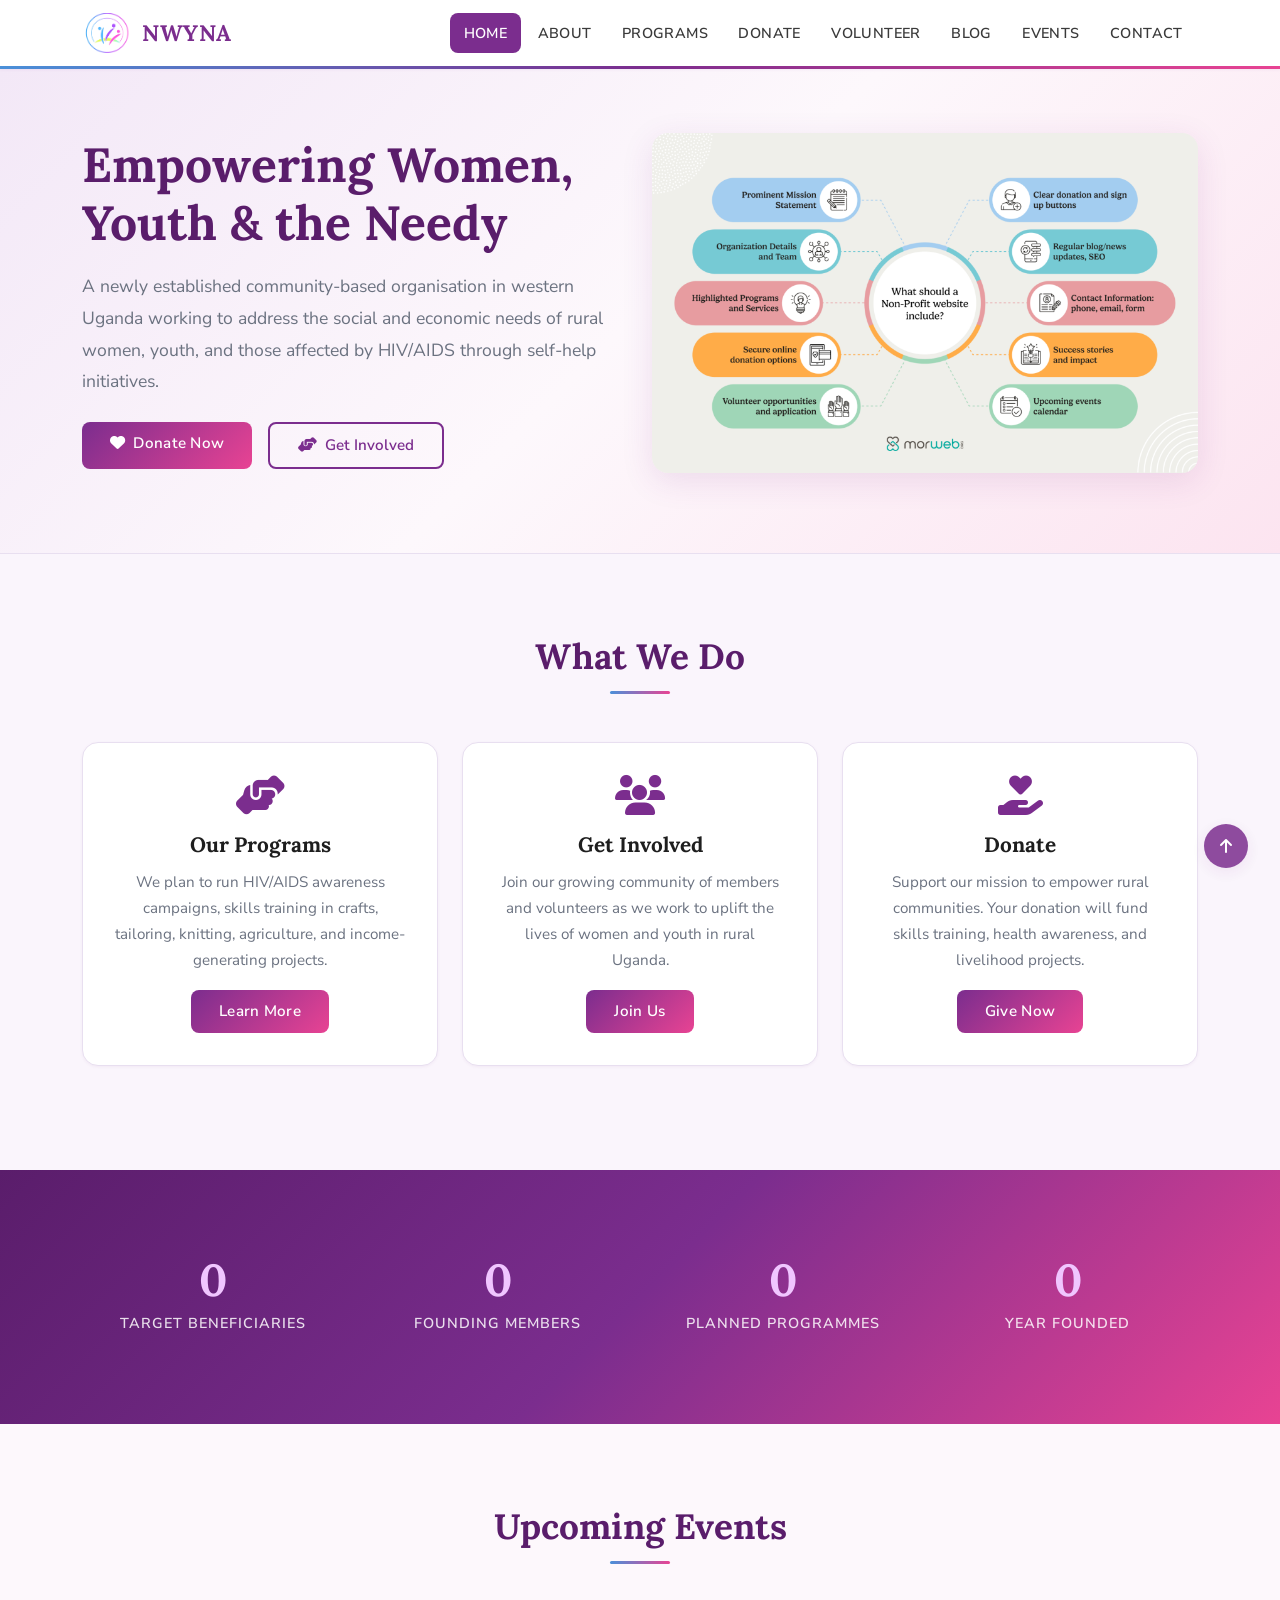
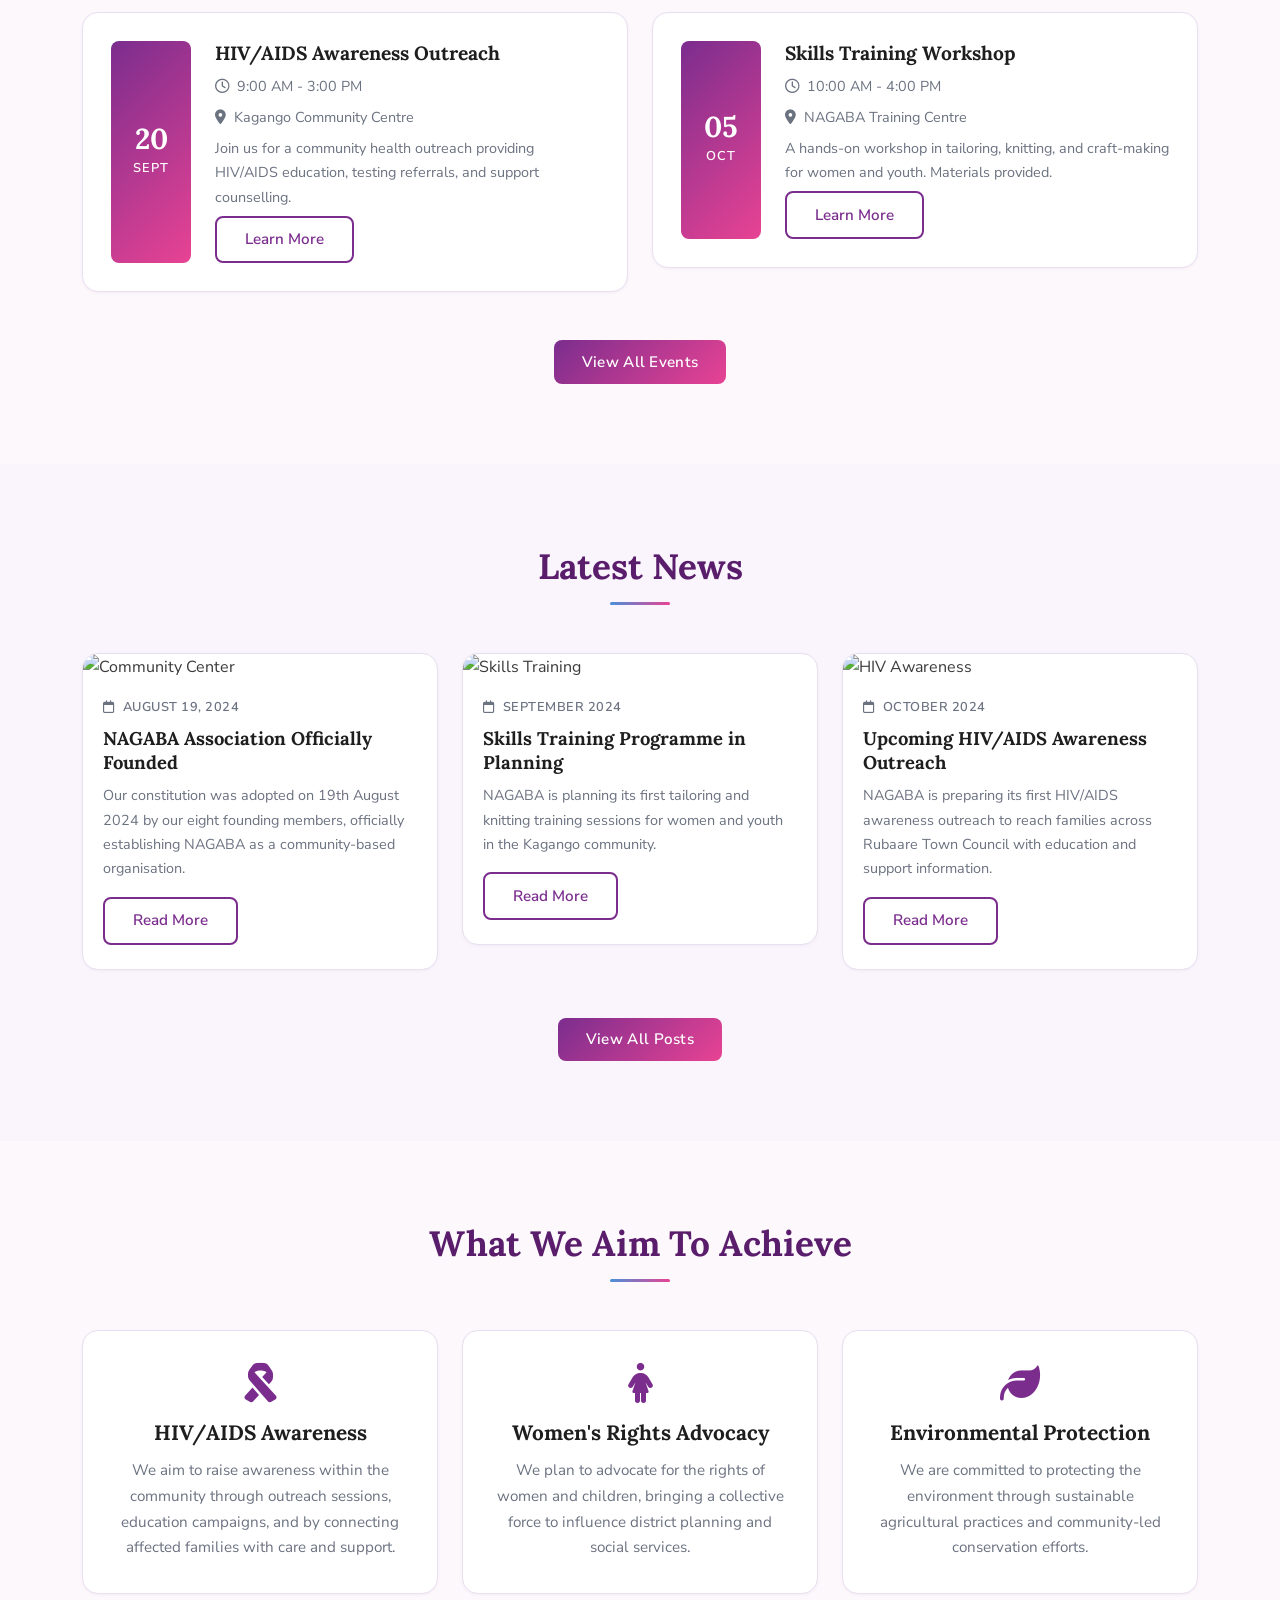
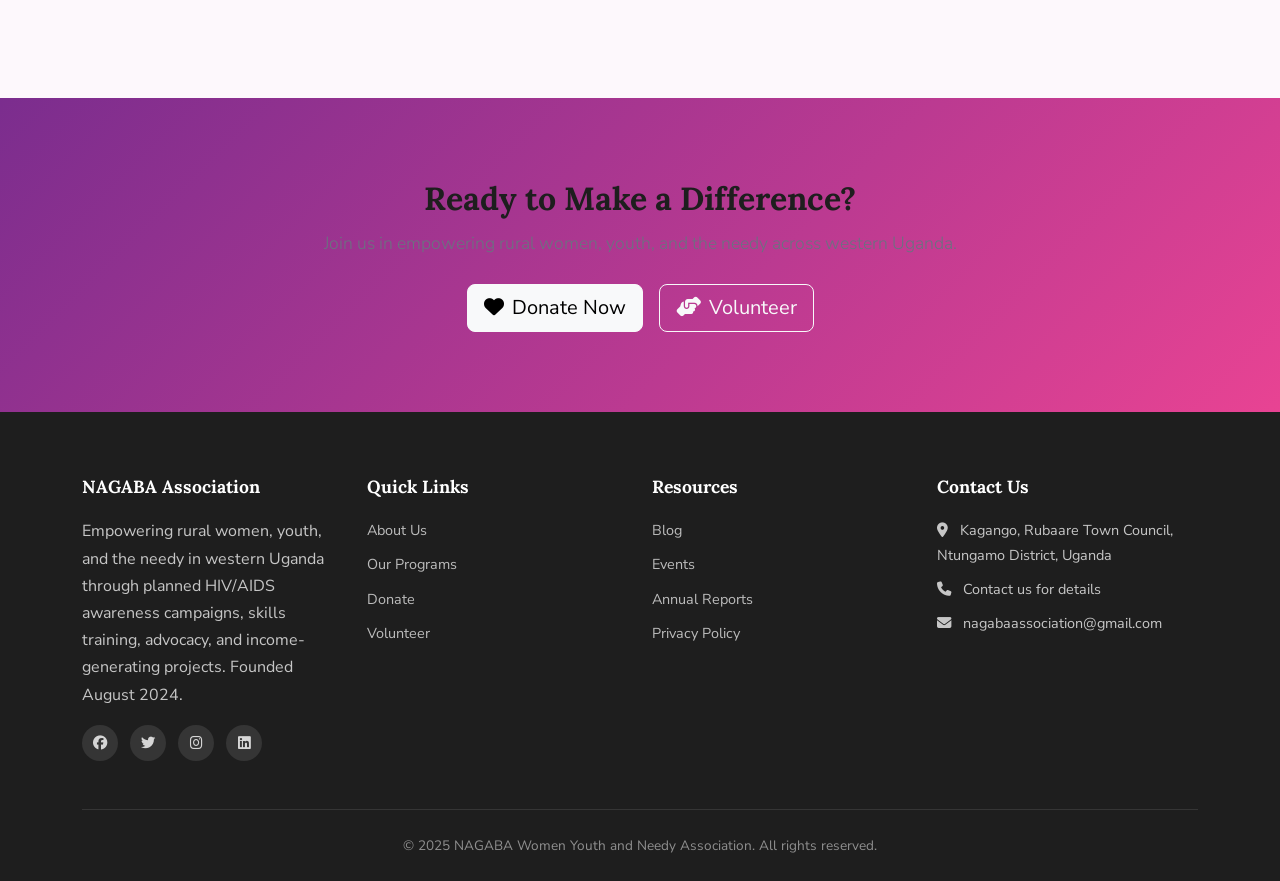
==== commit c871bd9f: "fix: apply client feedback — feminine color scheme, future-tense content, logo, corrections Based on" ====
--- a/index.html
+++ b/index.html
@@ -19,7 +19,7 @@
 <header>
 <nav class="navbar navbar-expand-lg custom-navbar sticky-top">
   <div class="container">
-    <a class="navbar-brand" href="index.html">NAGABA</a>
+    <a class="navbar-brand" href="index.html"><img src="img/logo-icon.png" alt="NAGABA Logo">NWYNA</a>
     <button class="navbar-toggler" type="button" data-bs-toggle="collapse" data-bs-target="#navbarNav" aria-controls="navbarNav" aria-expanded="false" aria-label="Toggle navigation">
       <span class="navbar-toggler-icon"></span>
     </button>
@@ -61,7 +61,7 @@
       <div class="col-lg-6" data-aos="fade-right" data-aos-delay="100">
         <div class="hero-content">
           <h1 class="hero-title">Empowering Women, Youth &amp; the Needy</h1>
-          <p class="hero-subtitle">A community-based organisation in western Uganda addressing the social and economic needs of rural women, youth, and those affected by HIV/AIDS through self-help initiatives.</p>
+          <p class="hero-subtitle">A newly established community-based organisation in western Uganda working to address the social and economic needs of rural women, youth, and those affected by HIV/AIDS through self-help initiatives.</p>
           <div class="d-flex gap-3">
             <a href="donate.html" class="btn btn-primary-custom"><i class="fas fa-heart me-2"></i>Donate Now</a>
             <a href="volunteer.html" class="btn btn-outline-custom"><i class="fas fa-hands-helping me-2"></i>Get Involved</a>
@@ -86,7 +86,7 @@
           <div class="card-body">
             <i class="fas fa-hands-helping card-icon"></i>
             <h3 class="card-title">Our Programs</h3>
-            <p class="card-text">HIV/AIDS awareness, skills training in crafts, tailoring, knitting, agriculture, and income-generating projects.</p>
+            <p class="card-text">We plan to run HIV/AIDS awareness campaigns, skills training in crafts, tailoring, knitting, agriculture, and income-generating projects.</p>
             <a href="programs.html" class="btn btn-primary-custom">Learn More</a>
           </div>
         </div>
@@ -96,7 +96,7 @@
           <div class="card-body">
             <i class="fas fa-users card-icon"></i>
             <h3 class="card-title">Get Involved</h3>
-            <p class="card-text">Join our community of members and volunteers making a real difference in the lives of women and youth in rural Uganda.</p>
+            <p class="card-text">Join our growing community of members and volunteers as we work to uplift the lives of women and youth in rural Uganda.</p>
             <a href="volunteer.html" class="btn btn-primary-custom">Join Us</a>
           </div>
         </div>
@@ -106,7 +106,7 @@
           <div class="card-body">
             <i class="fas fa-hand-holding-heart card-icon"></i>
             <h3 class="card-title">Donate</h3>
-            <p class="card-text">Support our mission to empower rural communities. Your donation funds skills training, healthcare, and livelihood projects.</p>
+            <p class="card-text">Support our mission to empower rural communities. Your donation will fund skills training, health awareness, and livelihood projects.</p>
             <a href="donate.html" class="btn btn-primary-custom">Give Now</a>
           </div>
         </div>
@@ -122,7 +122,7 @@
       <div class="col-md-3 col-6">
         <div class="stat-item" data-aos="fade-up">
           <div class="stat-number counter" data-count="200">0</div>
-          <div class="stat-label">People Reached</div>
+          <div class="stat-label">Target Beneficiaries</div>
         </div>
       </div>
       <div class="col-md-3 col-6">
@@ -134,7 +134,7 @@
       <div class="col-md-3 col-6">
         <div class="stat-item" data-aos="fade-up" data-aos-delay="200">
           <div class="stat-number counter" data-count="7">0</div>
-          <div class="stat-label">Active Programs</div>
+          <div class="stat-label">Planned Programmes</div>
         </div>
       </div>
       <div class="col-md-3 col-6">
@@ -196,28 +196,28 @@
     <div class="row">
       <div class="col-lg-4 col-md-6 mb-4" data-aos="fade-up" data-aos-delay="100">
         <div class="blog-post">
-          <img src="https://placehold.co/600x400/1a5632/ffffff?text=Community" alt="Community Center" class="img-fluid">
+          <img src="https://placehold.co/600x400/7b2d8e/ffffff?text=Community" alt="Community Center" class="img-fluid">
           <div class="post-meta"><i class="far fa-calendar me-2"></i>August 19, 2024</div>
           <h3>NAGABA Association Officially Founded</h3>
-          <p>Our constitution was adopted on 19th August 2024 by our founding members, marking the birth of our community-based organisation.</p>
+          <p>Our constitution was adopted on 19th August 2024 by our eight founding members, officially establishing NAGABA as a community-based organisation.</p>
           <a href="blog.html" class="btn btn-outline-custom btn-sm">Read More</a>
         </div>
       </div>
       <div class="col-lg-4 col-md-6 mb-4" data-aos="fade-up" data-aos-delay="200">
         <div class="blog-post">
-          <img src="https://placehold.co/600x400/1a5632/ffffff?text=Volunteers" alt="Skills Training" class="img-fluid">
+          <img src="https://placehold.co/600x400/7b2d8e/ffffff?text=Volunteers" alt="Skills Training" class="img-fluid">
           <div class="post-meta"><i class="far fa-calendar me-2"></i>September 2024</div>
-          <h3>First Skills Training Programme Launched</h3>
-          <p>NAGABA kicked off its first tailoring and knitting training sessions for women and youth in the Kagango community.</p>
+          <h3>Skills Training Programme in Planning</h3>
+          <p>NAGABA is planning its first tailoring and knitting training sessions for women and youth in the Kagango community.</p>
           <a href="blog.html" class="btn btn-outline-custom btn-sm">Read More</a>
         </div>
       </div>
       <div class="col-lg-4 col-md-6 mb-4" data-aos="fade-up" data-aos-delay="300">
         <div class="blog-post">
-          <img src="https://placehold.co/600x400/1a5632/ffffff?text=Placeholder" alt="HIV Awareness" class="img-fluid">
+          <img src="https://placehold.co/600x400/7b2d8e/ffffff?text=Placeholder" alt="HIV Awareness" class="img-fluid">
           <div class="post-meta"><i class="far fa-calendar me-2"></i>October 2024</div>
-          <h3>Community HIV/AIDS Awareness Drive</h3>
-          <p>Our first awareness outreach reached families across Rubaare Town Council, providing education and support referrals.</p>
+          <h3>Upcoming HIV/AIDS Awareness Outreach</h3>
+          <p>NAGABA is preparing its first HIV/AIDS awareness outreach to reach families across Rubaare Town Council with education and support information.</p>
           <a href="blog.html" class="btn btn-outline-custom btn-sm">Read More</a>
         </div>
       </div>
@@ -228,42 +228,32 @@
   </div>
 </section>
 
-<!-- Testimonials Section -->
+<!-- Our Goals Section -->
 <section class="section">
   <div class="container">
-    <h2 class="section-title" data-aos="fade-up">What People Say</h2>
-    <div id="testimonialCarousel" class="carousel slide" data-bs-ride="carousel">
-      <div class="carousel-inner">
-        <div class="carousel-item active">
-          <div class="testimonial" data-aos="fade-up">
-            <img src="https://placehold.co/150x150/1a5632/ffffff?text=Placeholder" alt="John Doe" class="img-fluid">
-            <p class="testimonial-text">"NAGABA has given me hope. Through the tailoring training, I can now earn an income and support my children."</p>
-            <p class="testimonial-author">- Community Member, Kagango</p>
-          </div>
-        </div>
-        <div class="carousel-item">
-          <div class="testimonial" data-aos="fade-up">
-            <img src="https://placehold.co/150x150/1a5632/ffffff?text=Placeholder" alt="Member" class="img-fluid">
-            <p class="testimonial-text">"The HIV/AIDS awareness sessions opened my eyes. I now understand how to protect myself and my family."</p>
-            <p class="testimonial-author">- Youth Participant, Rubaare</p>
-          </div>
-        </div>
-        <div class="carousel-item">
-          <div class="testimonial" data-aos="fade-up">
-            <img src="https://placehold.co/150x150/1a5632/ffffff?text=Placeholder" alt="Member" class="img-fluid">
-            <p class="testimonial-text">"Being part of NAGABA means belonging to a family that truly cares. The bee-keeping project has transformed my livelihood."</p>
-            <p class="testimonial-author">- Associate Member, Ntungamo</p>
-          </div>
-        </div>
-      </div>
-      <button class="carousel-control-prev" type="button" data-bs-target="#testimonialCarousel" data-bs-slide="prev">
-        <span class="carousel-control-prev-icon" aria-hidden="true"></span>
-        <span class="visually-hidden">Previous</span>
-      </button>
-      <button class="carousel-control-next" type="button" data-bs-target="#testimonialCarousel" data-bs-slide="next">
-        <span class="carousel-control-next-icon" aria-hidden="true"></span>
-        <span class="visually-hidden">Next</span>
-      </button>
+    <h2 class="section-title" data-aos="fade-up">What We Aim To Achieve</h2>
+    <div class="row">
+      <div class="col-lg-4 col-md-6 mb-4" data-aos="fade-up" data-aos-delay="100">
+        <div class="custom-card text-center h-100">
+          <i class="fas fa-ribbon card-icon"></i>
+          <h3 class="card-title">HIV/AIDS Awareness</h3>
+          <p class="card-text">We aim to raise awareness within the community through outreach sessions, education campaigns, and by connecting affected families with care and support.</p>
+        </div>
+      </div>
+      <div class="col-lg-4 col-md-6 mb-4" data-aos="fade-up" data-aos-delay="200">
+        <div class="custom-card text-center h-100">
+          <i class="fas fa-female card-icon"></i>
+          <h3 class="card-title">Women's Rights Advocacy</h3>
+          <p class="card-text">We plan to advocate for the rights of women and children, bringing a collective force to influence district planning and social services.</p>
+        </div>
+      </div>
+      <div class="col-lg-4 col-md-6 mb-4" data-aos="fade-up" data-aos-delay="300">
+        <div class="custom-card text-center h-100">
+          <i class="fas fa-leaf card-icon"></i>
+          <h3 class="card-title">Environmental Protection</h3>
+          <p class="card-text">We are committed to protecting the environment through sustainable agricultural practices and community-led conservation efforts.</p>
+        </div>
+      </div>
     </div>
   </div>
 </section>
@@ -290,7 +280,7 @@
     <div class="row">
       <div class="col-lg-3 col-md-6 mb-4 mb-lg-0">
         <h5>NAGABA Association</h5>
-        <p>Empowering rural women, youth, and the needy in western Uganda through HIV/AIDS awareness, skills training, advocacy, and income-generating projects since 2024.</p>
+        <p>Empowering rural women, youth, and the needy in western Uganda through planned HIV/AIDS awareness campaigns, skills training, advocacy, and income-generating projects. Founded August 2024.</p>
         <div class="social-icons">
           <a href="#"><i class="fab fa-facebook"></i></a>
           <a href="#"><i class="fab fa-twitter"></i></a>
--- a/css/enhanced-style.css
+++ b/css/enhanced-style.css
@@ -1,29 +1,29 @@
 /* ============================================================
    NAGABA Women Youth and Needy Association
-   Professional NGO Stylesheet
+   Professional NGO Stylesheet — Feminine palette
    ============================================================ */
-
-/* Bootstrap, AOS, and Font Awesome loaded via CDN in HTML <head> */
 @import url('https://fonts.googleapis.com/css2?family=Lora:ital,wght@0,400;0,600;0,700;1,400&family=Nunito+Sans:wght@300;400;600;700;800&display=swap');
 
 :root {
-  --clr-primary: #1a5632;
-  --clr-primary-dark: #0f3d22;
-  --clr-primary-light: #e8f5ec;
-  --clr-accent: #c8a351;
-  --clr-accent-light: #f5ecd6;
-  --clr-cream: #faf8f4;
+  --clr-primary: #7b2d8e;
+  --clr-primary-dark: #5a1d6b;
+  --clr-primary-light: #f3e8f7;
+  --clr-accent: #e84393;
+  --clr-accent-light: #fce4f0;
+  --clr-blue: #4a90d9;
+  --clr-blue-light: #e8f0fb;
+  --clr-cream: #fdf8fc;
   --clr-white: #ffffff;
   --clr-dark: #1e1e1e;
   --clr-text: #3a3a3a;
   --clr-muted: #6b7280;
-  --clr-border: #e2ddd5;
-  --clr-warm-bg: #f7f4ef;
+  --clr-border: #e8dff0;
+  --clr-warm-bg: #faf5fc;
   --font-heading: 'Lora', Georgia, serif;
   --font-body: 'Nunito Sans', 'Segoe UI', sans-serif;
-  --shadow-sm: 0 1px 3px rgba(0,0,0,0.08);
-  --shadow-md: 0 4px 16px rgba(0,0,0,0.1);
-  --shadow-lg: 0 8px 32px rgba(0,0,0,0.12);
+  --shadow-sm: 0 1px 3px rgba(123,45,142,0.06);
+  --shadow-md: 0 4px 16px rgba(123,45,142,0.1);
+  --shadow-lg: 0 8px 32px rgba(123,45,142,0.12);
   --radius: 8px;
   --radius-lg: 16px;
   --transition: 0.3s ease;
@@ -32,20 +32,14 @@
 *, *::before, *::after { box-sizing: border-box; }
 
 body {
-  font-family: var(--font-body);
-  margin: 0; padding: 0;
-  background: var(--clr-cream);
-  color: var(--clr-text);
-  line-height: 1.7;
-  font-size: 16px;
-  -webkit-font-smoothing: antialiased;
+  font-family: var(--font-body); margin: 0; padding: 0;
+  background: var(--clr-cream); color: var(--clr-text);
+  line-height: 1.7; font-size: 16px; -webkit-font-smoothing: antialiased;
 }
 
 h1, h2, h3, h4, h5, h6 {
-  font-family: var(--font-heading);
-  font-weight: 700;
-  color: var(--clr-dark);
-  line-height: 1.3;
+  font-family: var(--font-heading); font-weight: 700;
+  color: var(--clr-dark); line-height: 1.3;
 }
 h1 { color: var(--clr-primary-dark); }
 
@@ -55,57 +49,43 @@
 
 /* ---- Navbar ---- */
 .custom-navbar {
-  background-color: var(--clr-white);
-  box-shadow: var(--shadow-sm);
-  padding: 0.75rem 0;
-  border-bottom: 3px solid var(--clr-primary);
+  background-color: var(--clr-white); box-shadow: var(--shadow-sm);
+  padding: 0.5rem 0;
+  border-bottom: 3px solid;
+  border-image: linear-gradient(90deg, var(--clr-blue), var(--clr-primary), var(--clr-accent)) 1;
 }
 .navbar-brand {
-  font-family: var(--font-heading);
-  font-size: 1.6rem;
-  font-weight: 700;
-  color: var(--clr-primary) !important;
-  letter-spacing: 0.5px;
-}
+  display: flex; align-items: center; gap: 0.5rem;
+  font-family: var(--font-heading); font-size: 1.4rem; font-weight: 700;
+  color: var(--clr-primary) !important; letter-spacing: 0.5px;
+}
+.navbar-brand img { height: 40px; width: auto; }
 .nav-link {
-  font-family: var(--font-body);
-  font-weight: 600;
-  font-size: 0.9rem;
-  padding: 0.5rem 0.85rem !important;
-  margin: 0 0.1rem;
-  border-radius: var(--radius);
-  color: var(--clr-text) !important;
-  text-transform: uppercase;
-  letter-spacing: 0.4px;
-  transition: all var(--transition);
-}
-.nav-link:hover {
-  background-color: var(--clr-primary-light);
-  color: var(--clr-primary) !important;
-}
-.nav-link.active {
-  background-color: var(--clr-primary) !important;
-  color: var(--clr-white) !important;
-}
+  font-family: var(--font-body); font-weight: 600; font-size: 0.9rem;
+  padding: 0.5rem 0.85rem !important; margin: 0 0.1rem;
+  border-radius: var(--radius); color: var(--clr-text) !important;
+  text-transform: uppercase; letter-spacing: 0.4px; transition: all var(--transition);
+}
+.nav-link:hover { background-color: var(--clr-primary-light); color: var(--clr-primary) !important; }
+.nav-link.active { background-color: var(--clr-primary) !important; color: var(--clr-white) !important; }
 
 /* ---- Sections ---- */
 .section { padding: 5rem 0; }
 .section-title {
-  font-size: 2.2rem; font-weight: 700;
-  text-align: center; margin-bottom: 3rem;
-  color: var(--clr-primary-dark); position: relative;
+  font-size: 2.2rem; font-weight: 700; text-align: center;
+  margin-bottom: 3rem; color: var(--clr-primary-dark); position: relative;
 }
 .section-title::after {
   content: ''; display: block; width: 60px; height: 3px;
-  background: var(--clr-accent); margin: 0.75rem auto 0; border-radius: 2px;
+  background: linear-gradient(90deg, var(--clr-blue), var(--clr-accent));
+  margin: 0.75rem auto 0; border-radius: 2px;
 }
 .bg-light { background-color: var(--clr-warm-bg) !important; }
 
 /* ---- Hero ---- */
 .hero-section {
-  background: linear-gradient(135deg, var(--clr-primary-light) 0%, var(--clr-cream) 100%);
-  padding: 4rem 0 5rem;
-  border-bottom: 1px solid var(--clr-border);
+  background: linear-gradient(135deg, var(--clr-primary-light) 0%, var(--clr-cream) 50%, var(--clr-accent-light) 100%);
+  padding: 4rem 0 5rem; border-bottom: 1px solid var(--clr-border);
 }
 .hero-title {
   font-size: clamp(2rem, 4vw, 3rem); font-weight: 700;
@@ -116,13 +96,13 @@
 
 /* ---- Buttons ---- */
 .btn-primary-custom {
-  background-color: var(--clr-primary); color: var(--clr-white);
-  border: 2px solid var(--clr-primary); padding: 0.65rem 1.75rem;
+  background: linear-gradient(135deg, var(--clr-primary), var(--clr-accent));
+  color: var(--clr-white); border: none; padding: 0.65rem 1.75rem;
   font-weight: 600; font-size: 0.95rem; border-radius: var(--radius);
   transition: all var(--transition); letter-spacing: 0.3px;
 }
 .btn-primary-custom:hover {
-  background-color: var(--clr-primary-dark); border-color: var(--clr-primary-dark);
+  background: linear-gradient(135deg, var(--clr-primary-dark), var(--clr-primary));
   color: var(--clr-white); transform: translateY(-1px); box-shadow: var(--shadow-md);
 }
 .btn-outline-custom {
@@ -149,11 +129,11 @@
 
 /* ---- Stats ---- */
 .stats-container {
-  background: linear-gradient(135deg, var(--clr-primary-dark) 0%, var(--clr-primary) 100%);
+  background: linear-gradient(135deg, var(--clr-primary-dark) 0%, var(--clr-primary) 50%, var(--clr-accent) 100%);
   padding: 4rem 0;
 }
 .stat-item { text-align: center; padding: 1.5rem 0; }
-.stat-number { font-family: var(--font-heading); font-size: 2.8rem; font-weight: 700; color: var(--clr-accent); line-height: 1; }
+.stat-number { font-family: var(--font-heading); font-size: 2.8rem; font-weight: 700; color: #f0c6ff; line-height: 1; }
 .stat-label { font-size: 0.9rem; color: rgba(255,255,255,0.85); margin-top: 0.5rem; text-transform: uppercase; letter-spacing: 1px; font-weight: 600; }
 
 /* ---- Events ---- */
@@ -165,9 +145,10 @@
 }
 .event-card:hover { box-shadow: var(--shadow-md); border-color: var(--clr-primary-light); }
 .event-date {
-  background: var(--clr-primary); color: var(--clr-white);
-  border-radius: var(--radius); padding: 1rem; text-align: center;
-  min-width: 80px; display: flex; flex-direction: column; justify-content: center; align-items: center;
+  background: linear-gradient(135deg, var(--clr-primary), var(--clr-accent));
+  color: var(--clr-white); border-radius: var(--radius); padding: 1rem;
+  text-align: center; min-width: 80px; display: flex; flex-direction: column;
+  justify-content: center; align-items: center;
 }
 .event-date .day { font-family: var(--font-heading); font-size: 1.8rem; font-weight: 700; line-height: 1; }
 .event-date .month { font-size: 0.8rem; text-transform: uppercase; letter-spacing: 1px; font-weight: 600; margin-top: 0.25rem; }
@@ -232,7 +213,8 @@
 
 .success-story, .impact-story {
   background: var(--clr-white); padding: 2rem; border-radius: var(--radius-lg);
-  box-shadow: var(--shadow-sm); border: 1px solid var(--clr-border); border-top: 4px solid var(--clr-primary);
+  box-shadow: var(--shadow-sm); border: 1px solid var(--clr-border);
+  border-top: 4px solid var(--clr-primary);
 }
 
 /* ---- Contact ---- */
@@ -255,17 +237,19 @@
   border: 1px solid var(--clr-border); border-radius: var(--radius);
   padding: 0.65rem 1rem; font-family: var(--font-body); transition: border-color var(--transition);
 }
-.form-control:focus, .form-select:focus { border-color: var(--clr-primary); box-shadow: 0 0 0 3px rgba(26,86,50,0.1); }
-.card-header.bg-primary { background-color: var(--clr-primary) !important; }
+.form-control:focus, .form-select:focus { border-color: var(--clr-primary); box-shadow: 0 0 0 3px rgba(123,45,142,0.1); }
+.card-header.bg-primary { background: linear-gradient(135deg, var(--clr-primary), var(--clr-accent)) !important; border: none; }
 
 /* ---- Accordion ---- */
 .accordion-button:not(.collapsed) { background-color: var(--clr-primary-light); color: var(--clr-primary-dark); }
-.accordion-button:focus { box-shadow: 0 0 0 3px rgba(26,86,50,0.1); }
+.accordion-button:focus { box-shadow: 0 0 0 3px rgba(123,45,142,0.1); }
 
 /* ---- Overrides ---- */
 .values-icon i { color: var(--clr-primary) !important; }
 .text-primary { color: var(--clr-primary) !important; }
-.bg-primary { background-color: var(--clr-primary) !important; }
+.bg-primary { background: linear-gradient(135deg, var(--clr-primary), var(--clr-accent)) !important; }
+.btn-outline-primary { color: var(--clr-primary); border-color: var(--clr-primary); }
+.btn-outline-primary:hover { background-color: var(--clr-primary); border-color: var(--clr-primary); color: #fff; }
 
 /* ---- Footer ---- */
 .footer { background: var(--clr-dark); color: rgba(255,255,255,0.75); padding: 4rem 0 0; }
@@ -300,6 +284,31 @@
 }
 .social-link:hover { background: var(--clr-primary); color: var(--clr-white); }
 
+/* ---- Benefit card (volunteer/join page) ---- */
+.benefit-card {
+  background: var(--clr-white); border-radius: var(--radius-lg);
+  box-shadow: var(--shadow-sm); border: 1px solid var(--clr-border);
+  transition: all var(--transition);
+}
+.benefit-card:hover { box-shadow: var(--shadow-md); transform: translateY(-3px); }
+
+/* ---- Opportunity card ---- */
+.opportunity-card {
+  background: var(--clr-white); border-radius: var(--radius-lg);
+  box-shadow: var(--shadow-sm); border: 1px solid var(--clr-border);
+  overflow: hidden; transition: all var(--transition);
+}
+.opportunity-card:hover { box-shadow: var(--shadow-md); }
+.opportunity-card .card-header {
+  background: var(--clr-primary-light); padding: 1.5rem;
+  text-align: center; border-bottom: 1px solid var(--clr-border);
+}
+.opportunity-card .card-header h3 { margin: 0.5rem 0 0; font-size: 1.15rem; }
+.opportunity-icon { font-size: 2rem; color: var(--clr-primary); }
+.opportunity-card .card-body { padding: 1.5rem; }
+.opportunity-details { list-style: none; padding: 0; margin-top: 1rem; }
+.opportunity-details li { margin-bottom: 0.4rem; font-size: 0.9rem; color: var(--clr-muted); }
+
 /* ---- Responsive ---- */
 @media (max-width: 991.98px) {
   .section { padding: 3.5rem 0; }
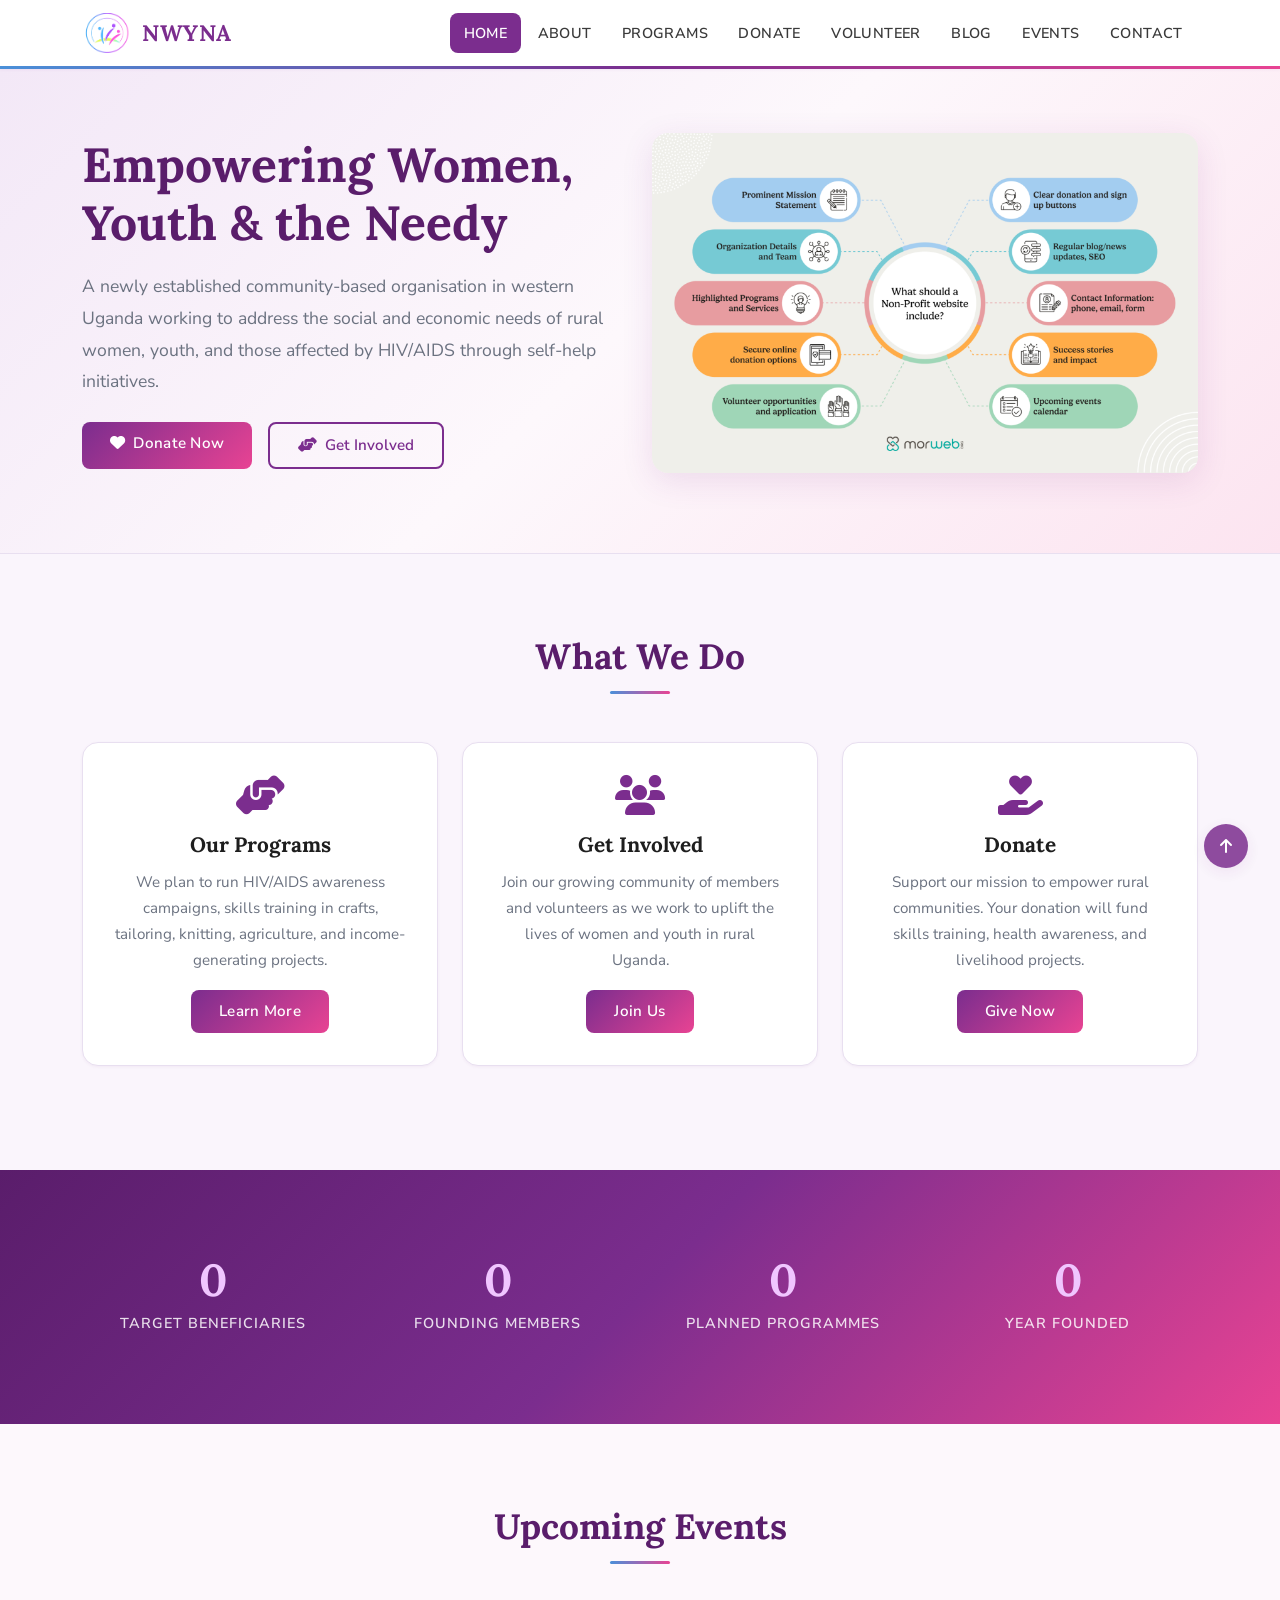
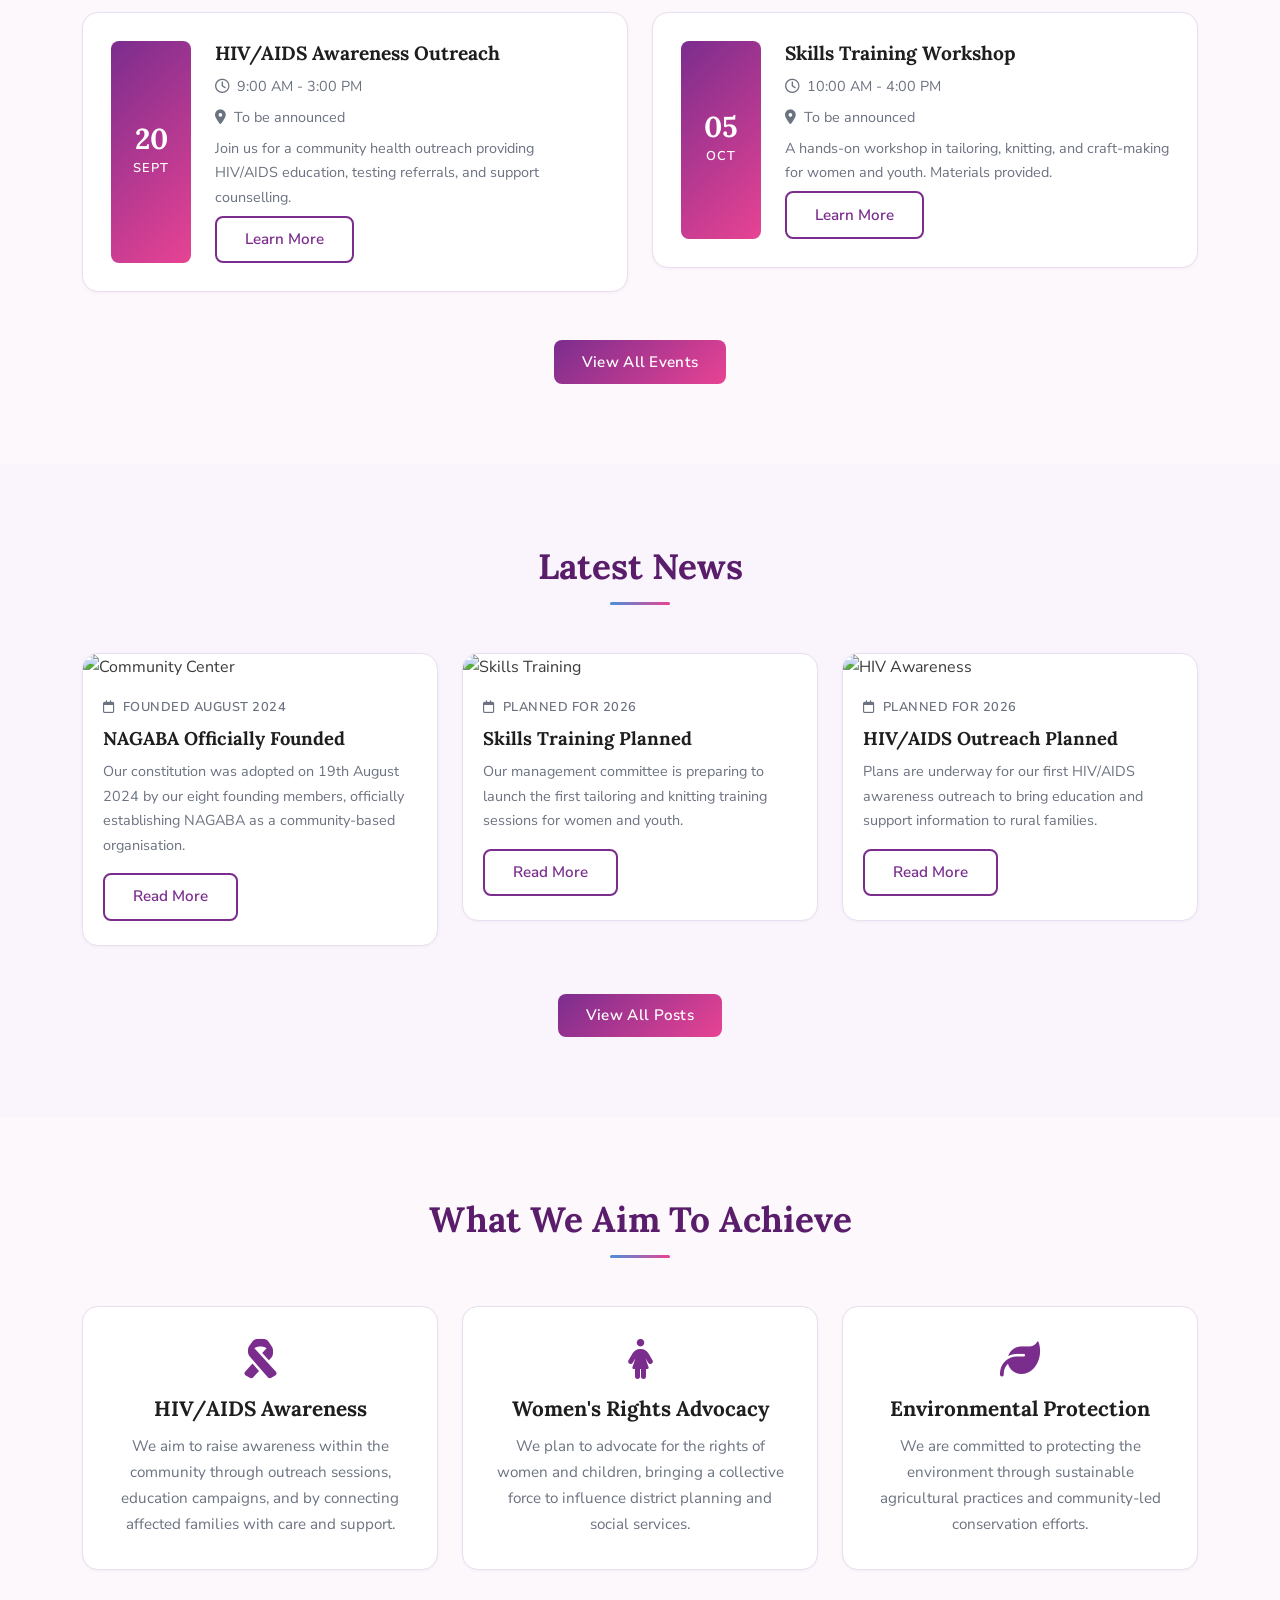
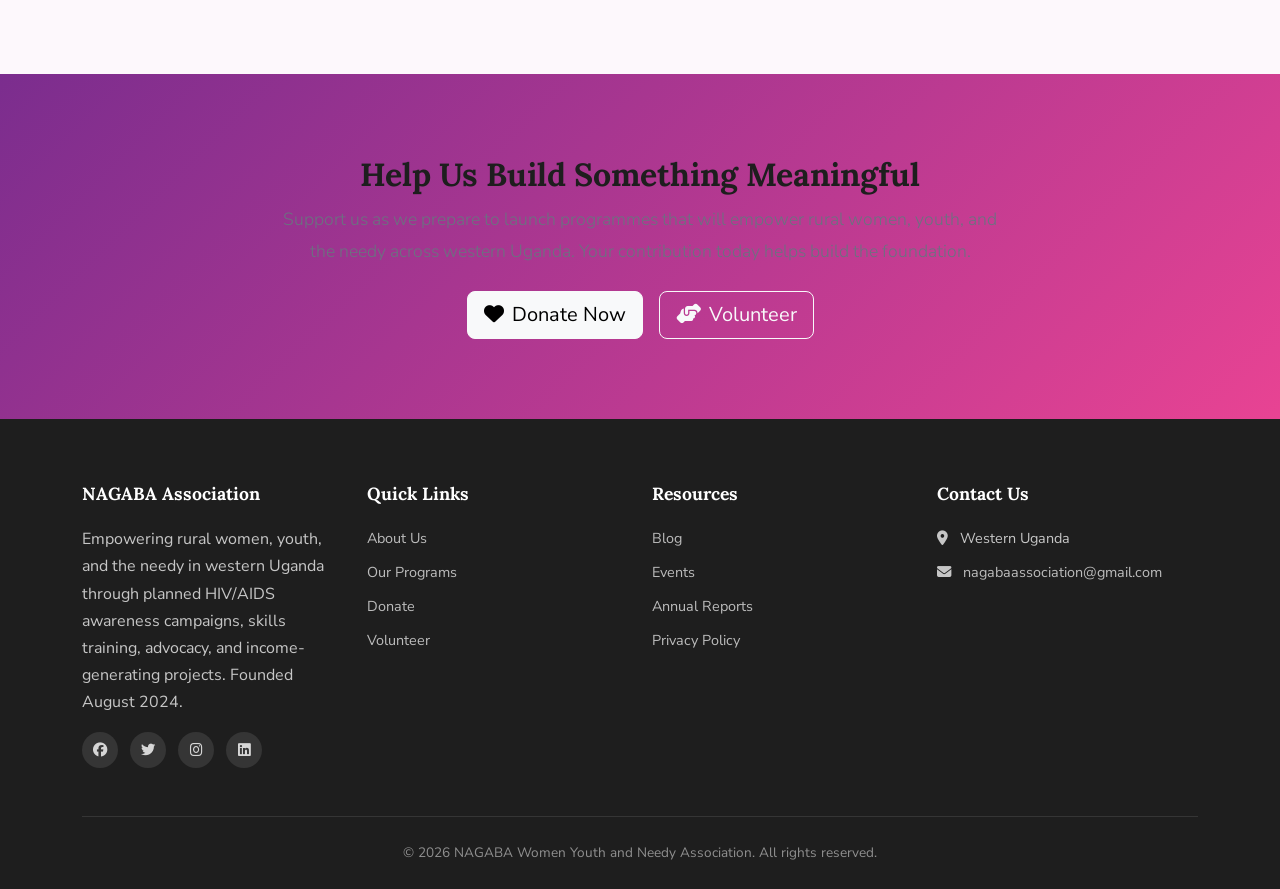
==== commit 1f75a5cc: "fix: final donor-focused polish per client feedback - events.html: Replaced fictional events (Food D" ====
--- a/index.html
+++ b/index.html
@@ -3,7 +3,7 @@
 <head>
 <meta charset="UTF-8">
 <meta name="viewport" content="width=device-width,initial-scale=1.0">
-<meta name="description" content="NAGABA Women Youth and Needy Association — a community-based organisation in western Uganda empowering rural women, youth, and the needy through HIV/AIDS awareness, skills training, and income-generating projects.">
+<meta name="description" content="NAGABA Women Youth and Needy Association — a community-based organisation in western Uganda preparing to empower rural women, youth, and the needy through HIV/AIDS awareness, skills training, and income-generating projects.">
 <title>Home | NAGABA Women Youth and Needy Association</title>
 <!-- Bootstrap CSS -->
 <link rel="stylesheet" href="https://cdn.jsdelivr.net/npm/bootstrap@5.3.3/dist/css/bootstrap.min.css">
@@ -161,7 +161,7 @@
           <div class="event-info">
             <h3>HIV/AIDS Awareness Outreach</h3>
             <p><i class="far fa-clock me-2"></i>9:00 AM - 3:00 PM</p>
-            <p><i class="fas fa-map-marker-alt me-2"></i>Kagango Community Centre</p>
+            <p><i class="fas fa-map-marker-alt me-2"></i>To be announced</p>
             <p>Join us for a community health outreach providing HIV/AIDS education, testing referrals, and support counselling.</p>
             <a href="events.html" class="btn btn-outline-custom btn-sm">Learn More</a>
           </div>
@@ -176,7 +176,7 @@
           <div class="event-info">
             <h3>Skills Training Workshop</h3>
             <p><i class="far fa-clock me-2"></i>10:00 AM - 4:00 PM</p>
-            <p><i class="fas fa-map-marker-alt me-2"></i>NAGABA Training Centre</p>
+            <p><i class="fas fa-map-marker-alt me-2"></i>To be announced</p>
             <p>A hands-on workshop in tailoring, knitting, and craft-making for women and youth. Materials provided.</p>
             <a href="events.html" class="btn btn-outline-custom btn-sm">Learn More</a>
           </div>
@@ -197,8 +197,8 @@
       <div class="col-lg-4 col-md-6 mb-4" data-aos="fade-up" data-aos-delay="100">
         <div class="blog-post">
           <img src="https://placehold.co/600x400/7b2d8e/ffffff?text=Community" alt="Community Center" class="img-fluid">
-          <div class="post-meta"><i class="far fa-calendar me-2"></i>August 19, 2024</div>
-          <h3>NAGABA Association Officially Founded</h3>
+          <div class="post-meta"><i class="far fa-calendar me-2"></i>Founded August 2024</div>
+          <h3>NAGABA Officially Founded</h3>
           <p>Our constitution was adopted on 19th August 2024 by our eight founding members, officially establishing NAGABA as a community-based organisation.</p>
           <a href="blog.html" class="btn btn-outline-custom btn-sm">Read More</a>
         </div>
@@ -206,18 +206,18 @@
       <div class="col-lg-4 col-md-6 mb-4" data-aos="fade-up" data-aos-delay="200">
         <div class="blog-post">
           <img src="https://placehold.co/600x400/7b2d8e/ffffff?text=Volunteers" alt="Skills Training" class="img-fluid">
-          <div class="post-meta"><i class="far fa-calendar me-2"></i>September 2024</div>
-          <h3>Skills Training Programme in Planning</h3>
-          <p>NAGABA is planning its first tailoring and knitting training sessions for women and youth in the Kagango community.</p>
+          <div class="post-meta"><i class="far fa-calendar me-2"></i>Planned for 2026</div>
+          <h3>Skills Training Planned</h3>
+          <p>Our management committee is preparing to launch the first tailoring and knitting training sessions for women and youth.</p>
           <a href="blog.html" class="btn btn-outline-custom btn-sm">Read More</a>
         </div>
       </div>
       <div class="col-lg-4 col-md-6 mb-4" data-aos="fade-up" data-aos-delay="300">
         <div class="blog-post">
           <img src="https://placehold.co/600x400/7b2d8e/ffffff?text=Placeholder" alt="HIV Awareness" class="img-fluid">
-          <div class="post-meta"><i class="far fa-calendar me-2"></i>October 2024</div>
-          <h3>Upcoming HIV/AIDS Awareness Outreach</h3>
-          <p>NAGABA is preparing its first HIV/AIDS awareness outreach to reach families across Rubaare Town Council with education and support information.</p>
+          <div class="post-meta"><i class="far fa-calendar me-2"></i>Planned for 2026</div>
+          <h3>HIV/AIDS Outreach Planned</h3>
+          <p>Plans are underway for our first HIV/AIDS awareness outreach to bring education and support information to rural families.</p>
           <a href="blog.html" class="btn btn-outline-custom btn-sm">Read More</a>
         </div>
       </div>
@@ -263,8 +263,8 @@
   <div class="container">
     <div class="row justify-content-center">
       <div class="col-lg-8" data-aos="fade-up">
-        <h2>Ready to Make a Difference?</h2>
-        <p class="lead mb-4">Join us in empowering rural women, youth, and the needy across western Uganda.</p>
+        <h2>Help Us Build Something Meaningful</h2>
+        <p class="lead mb-4">Support us as we prepare to launch programmes that will empower rural women, youth, and the needy across western Uganda. Your contribution today helps build the foundation.</p>
         <div class="d-flex justify-content-center gap-3">
           <a href="donate.html" class="btn btn-light btn-lg"><i class="fas fa-heart me-2"></i>Donate Now</a>
           <a href="volunteer.html" class="btn btn-outline-light btn-lg"><i class="fas fa-hands-helping me-2"></i>Volunteer</a>
@@ -309,14 +309,14 @@
       <div class="col-lg-3 col-md-6">
         <h5>Contact Us</h5>
         <ul class="footer-links">
-          <li><i class="fas fa-map-marker-alt me-2"></i> Kagango, Rubaare Town Council, Ntungamo District, Uganda</li>
-          <li><i class="fas fa-phone me-2"></i> Contact us for details</li>
-          <li><i class="fas fa-envelope me-2"></i> nagabaassociation@gmail.com</li>
+          <li><i class="fas fa-map-marker-alt me-2"></i> Western Uganda</li>
+          
+          <li><i class="fas fa-envelope me-2"></i> <a href="mailto:nagabaassociation@gmail.com">nagabaassociation@gmail.com</a></li>
         </ul>
       </div>
     </div>
     <div class="footer-bottom text-center">
-      <p>&copy; 2025 NAGABA Women Youth and Needy Association. All rights reserved.</p>
+      <p>&copy; 2026 NAGABA Women Youth and Needy Association. All rights reserved.</p>
     </div>
   </div>
 </footer>
